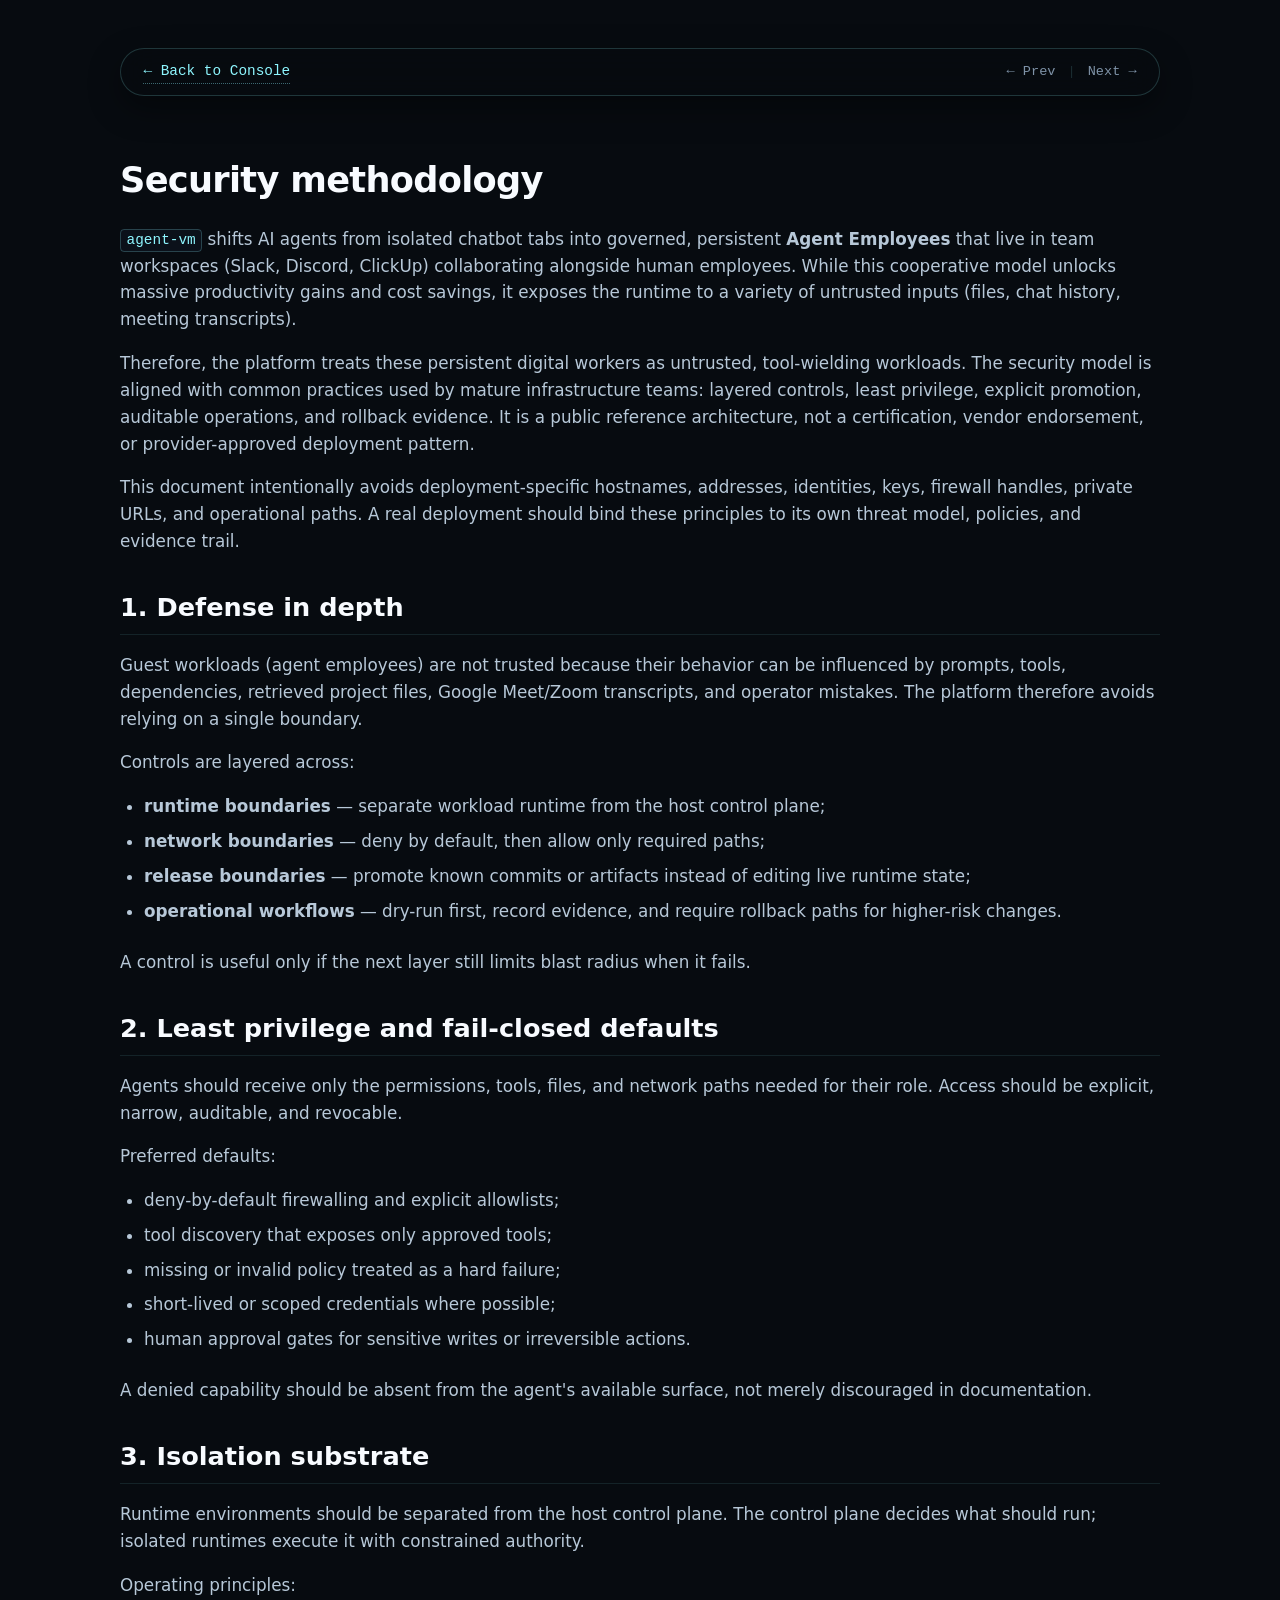
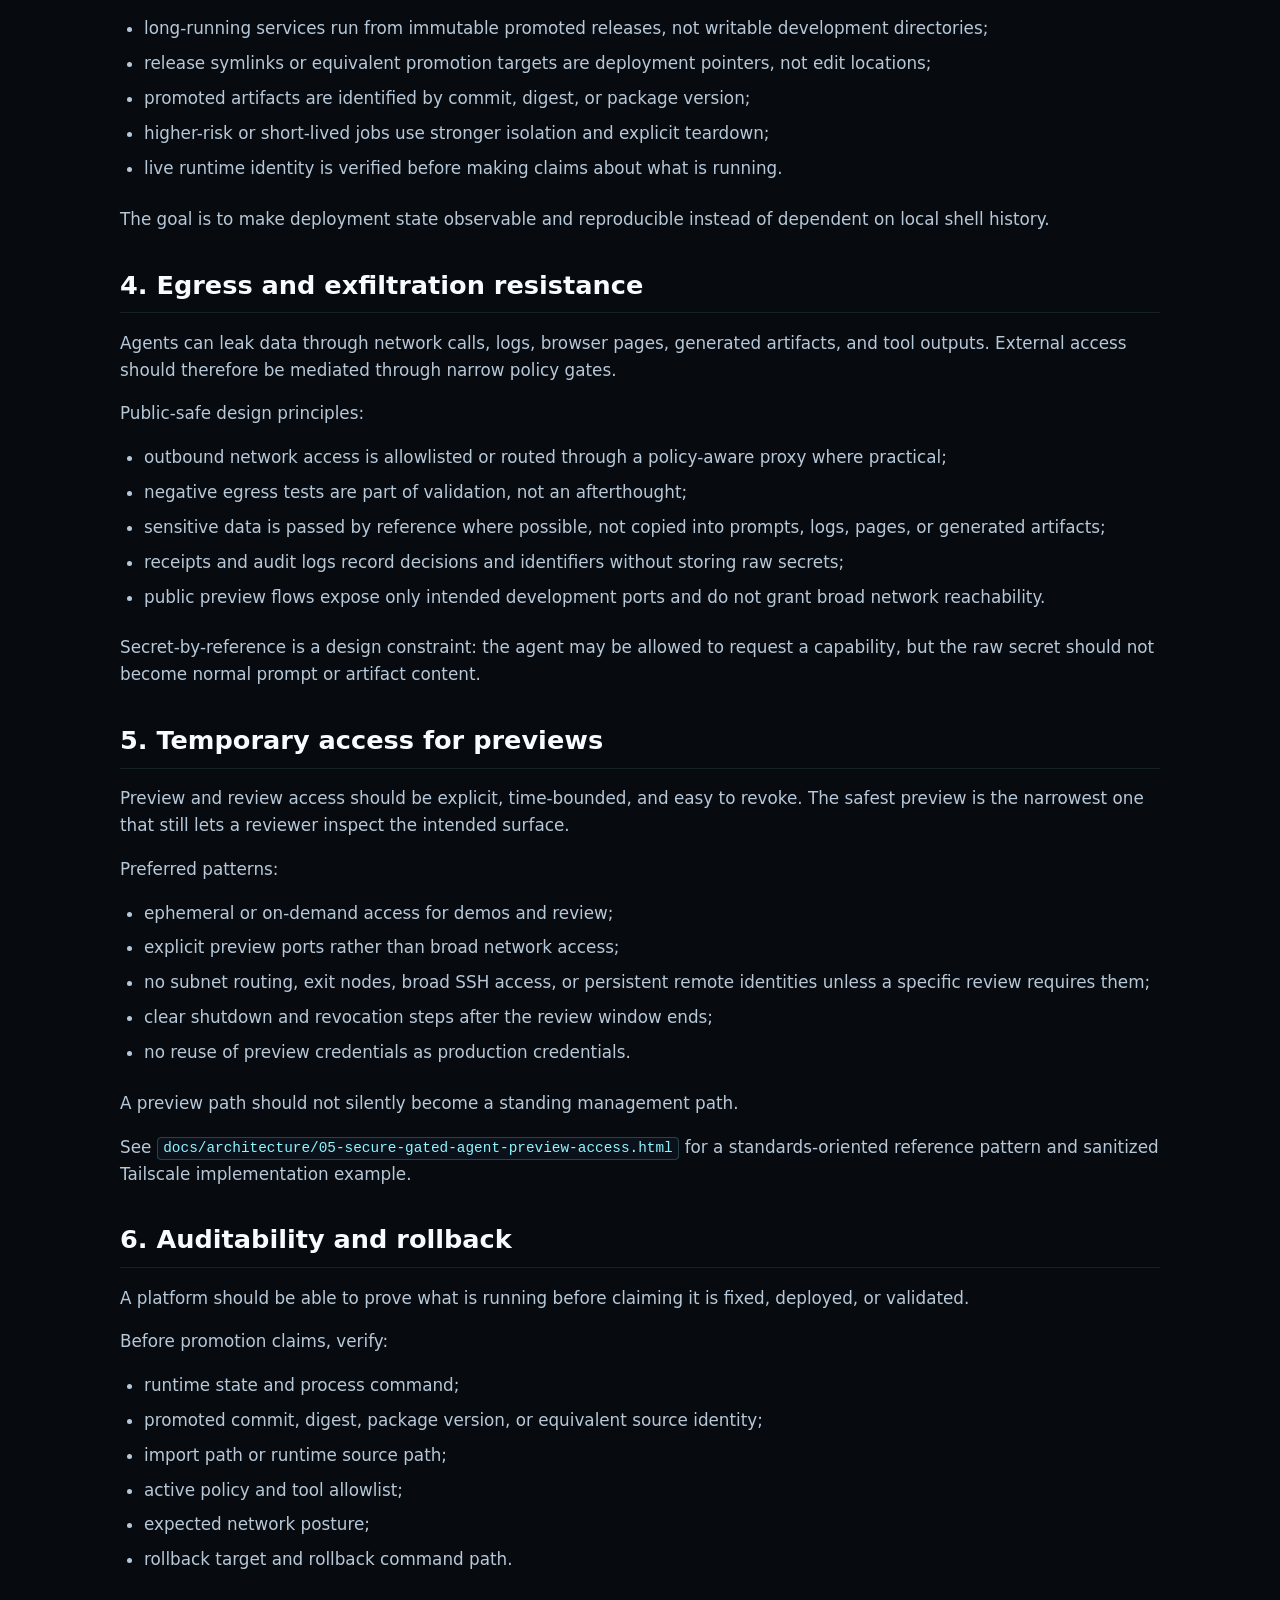
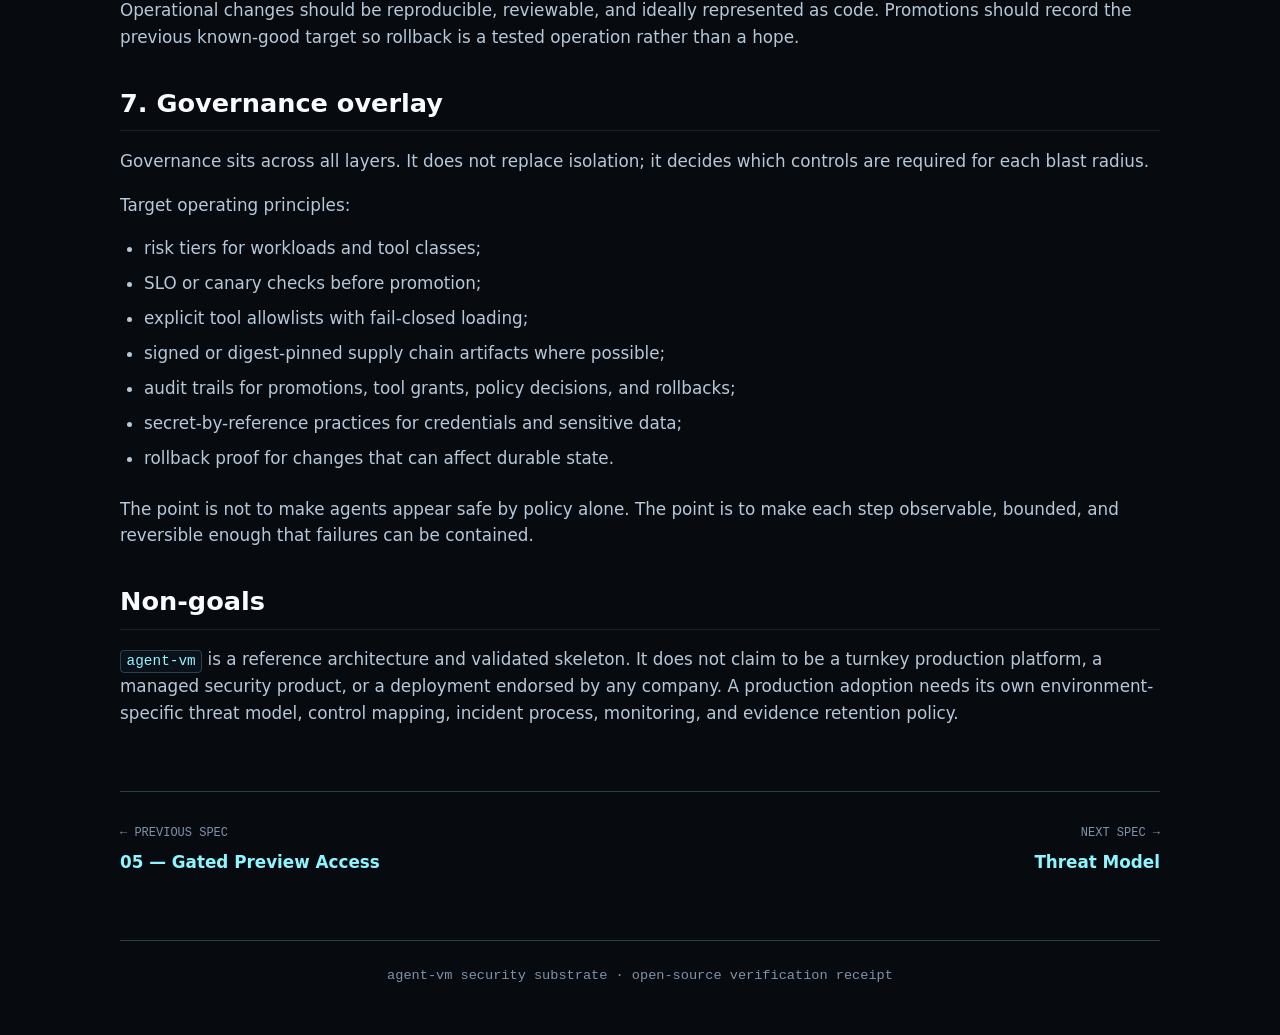
==== site/docs/security-methodology.html @ 5cafddcf "style: add anchored glass-pill top navigation and widen container on specs pages - Convert standard " ====
<!DOCTYPE html>
<html lang="en">
<head>
  <meta charset="UTF-8">
  <meta name="viewport" content="width=device-width, initial-scale=1.0">
  <title>spec · agent-vm specs</title>
  <style>
    :root {
      color-scheme: dark;
      --ink: #070b10;
      --ink-2: #0b111a;
      --panel: rgba(14, 24, 36, 0.78);
      --panel-strong: #101a27;
      --line: rgba(142, 246, 255, 0.22);
      --text: #f8fbff;
      --muted: #b7c8d8;
      --dim: #7f93a8;
      --cyan: #8ef6ff;
      --font-body: "SF Pro Text", "Segoe UI", ui-sans-serif, system-ui, sans-serif;
      --font-mono: "SFMono-Regular", "Cascadia Code", "Liberation Mono", ui-monospace, monospace;
    }

    body {
      background-color: var(--ink);
      color: var(--text);
      font-family: var(--font-body);
      line-height: 1.6;
      margin: 0;
      padding: 0;
    }

    .container {
      max-width: 1040px;
      margin: 0 auto;
      padding: clamp(1rem, 4vw, 3rem) 1.5rem;
    }

    .site-header {
      position: sticky;
      top: 16px;
      z-index: 100;
      display: flex;
      justify-content: space-between;
      align-items: center;
      padding: 0.7rem 1.4rem;
      border: 1px solid rgba(142, 246, 255, 0.18);
      border-radius: 999px;
      background: rgba(7, 11, 16, 0.74);
      backdrop-filter: blur(18px);
      -webkit-backdrop-filter: blur(18px);
      box-shadow: 0 12px 32px rgba(0, 0, 0, 0.4);
      margin-bottom: 3.5rem;
    }

    .top-nav-group {
      display: flex;
      align-items: center;
      gap: 0.75rem;
      font-family: var(--font-mono);
      font-size: 0.85rem;
    }

    .top-nav-link {
      color: var(--dim);
      text-decoration: none;
      transition: color 0.2s;
      border-bottom: none !important;
    }

    .top-nav-link:hover:not(.disabled) {
      color: var(--cyan);
    }

    .top-nav-link.disabled {
      color: rgba(127, 147, 168, 0.3);
      cursor: not-allowed;
    }

    .top-nav-separator {
      color: rgba(142, 246, 255, 0.15);
    }

    .back-link {
      color: var(--cyan);
      text-decoration: none;
      font-family: var(--font-mono);
      font-size: 0.9rem;
      transition: color 0.2s;
    }

    .back-link:hover {
      color: var(--text);
    }

    h1, h2, h3, h4, h5, h6 {
      color: var(--text);
      font-weight: 600;
      margin-top: 2rem;
      margin-bottom: 1rem;
    }

    h1 {
      font-size: 2.2rem;
      margin-top: 0;
      letter-spacing: -0.02em;
    }

    h2 {
      font-size: 1.6rem;
      border-bottom: 1px solid rgba(142, 246, 255, 0.1);
      padding-bottom: 0.4rem;
    }

    h3 {
      font-size: 1.25rem;
    }

    p, li {
      color: var(--muted);
      font-size: 1.05rem;
    }

    a {
      color: var(--cyan);
      text-decoration: none;
      border-bottom: 1px dotted rgba(142, 246, 255, 0.4);
    }

    a:hover {
      color: var(--text);
      border-bottom-style: solid;
    }

    ul, ol {
      padding-left: 1.5rem;
      margin-bottom: 1.5rem;
    }

    li {
      margin-bottom: 0.5rem;
    }

    code {
      font-family: var(--font-mono);
      background-color: var(--ink-2);
      border: 1px solid var(--line);
      padding: 0.15rem 0.35rem;
      border-radius: 4px;
      font-size: 0.9rem;
      color: var(--cyan);
    }

    pre {
      background-color: var(--ink-2);
      border: 1px solid var(--line);
      padding: 1.2rem;
      border-radius: 8px;
      overflow-x: auto;
      margin: 1.5rem 0;
    }

    pre code {
      background-color: transparent;
      border: none;
      padding: 0;
      color: var(--text);
    }

    table {
      width: 100%;
      border-collapse: collapse;
      margin: 2rem 0;
      font-size: 0.95rem;
    }

    th, td {
      padding: 0.75rem 1rem;
      border: 1px solid var(--line);
      text-align: left;
    }

    th {
      background-color: rgba(142, 246, 255, 0.05);
      color: var(--cyan);
      font-weight: 600;
    }

    tr:nth-child(even) {
      background-color: rgba(255, 255, 255, 0.01);
    }

    blockquote {
      border-left: 4px solid var(--cyan);
      margin: 1.5rem 0;
      padding: 0.5rem 0 0.5rem 1.5rem;
      background-color: rgba(142, 246, 255, 0.02);
      border-radius: 0 4px 4px 0;
    }

    blockquote p {
      margin: 0;
      font-style: italic;
    }

    /* Pagination CSS */
    .pagination-nav {
      display: flex;
      justify-content: space-between;
      gap: 1.5rem;
      margin-top: 4rem;
      border-top: 1px solid var(--line);
      padding-top: 2rem;
    }

    .nav-prev, .nav-next {
      flex: 1;
      display: flex;
      flex-direction: column;
      text-decoration: none;
      border-bottom: none !important;
    }

    .nav-next {
      align-items: flex-end;
      text-align: right;
    }

    .nav-label {
      font-size: 0.75rem;
      color: var(--dim);
      text-transform: uppercase;
      font-family: var(--font-mono);
      margin-bottom: 0.35rem;
    }

    .nav-title {
      font-size: 1.05rem;
      color: var(--cyan);
      font-weight: 600;
      transition: color 0.2s, transform 0.2s;
    }

    .nav-prev:hover .nav-title {
      color: var(--text);
      transform: translateX(-4px);
    }

    .nav-next:hover .nav-title {
      color: var(--text);
      transform: translateX(4px);
    }

    footer {
      margin-top: 4rem;
      border-top: 1px solid var(--line);
      padding-top: 1.5rem;
      text-align: center;
      color: var(--dim);
      font-family: var(--font-mono);
      font-size: 0.85rem;
    }
  </style>
</head>
<body>
  <div class="container">
    <header class="site-header">
      <a class="back-link" href="../index.html">← Back to Console</a>
      <div class="top-nav-group">
        <a href="../docs/architecture/05-secure-gated-agent-preview-access.html" class="top-nav-link" title="05 — Gated Preview Access">← Prev</a>
        <span class="top-nav-separator">|</span>
        <a href="../docs/threat-model.html" class="top-nav-link" title="Threat Model">Next →</a>
      </div>
    </header>
    <main>
      <h1 id="security-methodology">Security methodology</h1>
<p><code>agent-vm</code> shifts AI agents from isolated chatbot tabs into governed, persistent <strong>Agent Employees</strong> that live in team workspaces (Slack, Discord, ClickUp) collaborating alongside human employees. While this cooperative model unlocks massive productivity gains and cost savings, it exposes the runtime to a variety of untrusted inputs (files, chat history, meeting transcripts). </p>
<p>Therefore, the platform treats these persistent digital workers as untrusted, tool-wielding workloads. The security model is aligned with common practices used by mature infrastructure teams: layered controls, least privilege, explicit promotion, auditable operations, and rollback evidence. It is a public reference architecture, not a certification, vendor endorsement, or provider-approved deployment pattern.</p>
<p>This document intentionally avoids deployment-specific hostnames, addresses, identities, keys, firewall handles, private URLs, and operational paths. A real deployment should bind these principles to its own threat model, policies, and evidence trail.</p>
<h2 id="1-defense-in-depth">1. Defense in depth</h2>
<p>Guest workloads (agent employees) are not trusted because their behavior can be influenced by prompts, tools, dependencies, retrieved project files, Google Meet/Zoom transcripts, and operator mistakes. The platform therefore avoids relying on a single boundary.</p>
<p>Controls are layered across:</p>
<ul>
<li><strong>runtime boundaries</strong> — separate workload runtime from the host control plane;</li>
<li><strong>network boundaries</strong> — deny by default, then allow only required paths;</li>
<li><strong>release boundaries</strong> — promote known commits or artifacts instead of editing live runtime state;</li>
<li><strong>operational workflows</strong> — dry-run first, record evidence, and require rollback paths for
  higher-risk changes.</li>
</ul>
<p>A control is useful only if the next layer still limits blast radius when it fails.</p>
<h2 id="2-least-privilege-and-fail-closed-defaults">2. Least privilege and fail-closed defaults</h2>
<p>Agents should receive only the permissions, tools, files, and network paths needed for their role.
Access should be explicit, narrow, auditable, and revocable.</p>
<p>Preferred defaults:</p>
<ul>
<li>deny-by-default firewalling and explicit allowlists;</li>
<li>tool discovery that exposes only approved tools;</li>
<li>missing or invalid policy treated as a hard failure;</li>
<li>short-lived or scoped credentials where possible;</li>
<li>human approval gates for sensitive writes or irreversible actions.</li>
</ul>
<p>A denied capability should be absent from the agent's available surface, not merely discouraged in
documentation.</p>
<h2 id="3-isolation-substrate">3. Isolation substrate</h2>
<p>Runtime environments should be separated from the host control plane. The control plane decides what
should run; isolated runtimes execute it with constrained authority.</p>
<p>Operating principles:</p>
<ul>
<li>long-running services run from immutable promoted releases, not writable development directories;</li>
<li>release symlinks or equivalent promotion targets are deployment pointers, not edit locations;</li>
<li>promoted artifacts are identified by commit, digest, or package version;</li>
<li>higher-risk or short-lived jobs use stronger isolation and explicit teardown;</li>
<li>live runtime identity is verified before making claims about what is running.</li>
</ul>
<p>The goal is to make deployment state observable and reproducible instead of dependent on local shell
history.</p>
<h2 id="4-egress-and-exfiltration-resistance">4. Egress and exfiltration resistance</h2>
<p>Agents can leak data through network calls, logs, browser pages, generated artifacts, and tool
outputs. External access should therefore be mediated through narrow policy gates.</p>
<p>Public-safe design principles:</p>
<ul>
<li>outbound network access is allowlisted or routed through a policy-aware proxy where practical;</li>
<li>negative egress tests are part of validation, not an afterthought;</li>
<li>sensitive data is passed by reference where possible, not copied into prompts, logs, pages, or
  generated artifacts;</li>
<li>receipts and audit logs record decisions and identifiers without storing raw secrets;</li>
<li>public preview flows expose only intended development ports and do not grant broad network
  reachability.</li>
</ul>
<p>Secret-by-reference is a design constraint: the agent may be allowed to request a capability, but
the raw secret should not become normal prompt or artifact content.</p>
<h2 id="5-temporary-access-for-previews">5. Temporary access for previews</h2>
<p>Preview and review access should be explicit, time-bounded, and easy to revoke. The safest preview
is the narrowest one that still lets a reviewer inspect the intended surface.</p>
<p>Preferred patterns:</p>
<ul>
<li>ephemeral or on-demand access for demos and review;</li>
<li>explicit preview ports rather than broad network access;</li>
<li>no subnet routing, exit nodes, broad SSH access, or persistent remote identities unless a specific
  review requires them;</li>
<li>clear shutdown and revocation steps after the review window ends;</li>
<li>no reuse of preview credentials as production credentials.</li>
</ul>
<p>A preview path should not silently become a standing management path.</p>
<p>See <a href="architecture/05-secure-gated-agent-preview-access.html"><code>docs/architecture/05-secure-gated-agent-preview-access.html</code></a>
for a standards-oriented reference pattern and sanitized Tailscale implementation example.</p>
<h2 id="6-auditability-and-rollback">6. Auditability and rollback</h2>
<p>A platform should be able to prove what is running before claiming it is fixed, deployed, or
validated.</p>
<p>Before promotion claims, verify:</p>
<ul>
<li>runtime state and process command;</li>
<li>promoted commit, digest, package version, or equivalent source identity;</li>
<li>import path or runtime source path;</li>
<li>active policy and tool allowlist;</li>
<li>expected network posture;</li>
<li>rollback target and rollback command path.</li>
</ul>
<p>Operational changes should be reproducible, reviewable, and ideally represented as code. Promotions
should record the previous known-good target so rollback is a tested operation rather than a hope.</p>
<h2 id="7-governance-overlay">7. Governance overlay</h2>
<p>Governance sits across all layers. It does not replace isolation; it decides which controls are
required for each blast radius.</p>
<p>Target operating principles:</p>
<ul>
<li>risk tiers for workloads and tool classes;</li>
<li>SLO or canary checks before promotion;</li>
<li>explicit tool allowlists with fail-closed loading;</li>
<li>signed or digest-pinned supply chain artifacts where possible;</li>
<li>audit trails for promotions, tool grants, policy decisions, and rollbacks;</li>
<li>secret-by-reference practices for credentials and sensitive data;</li>
<li>rollback proof for changes that can affect durable state.</li>
</ul>
<p>The point is not to make agents appear safe by policy alone. The point is to make each step
observable, bounded, and reversible enough that failures can be contained.</p>
<h2 id="non-goals">Non-goals</h2>
<p><code>agent-vm</code> is a reference architecture and validated skeleton. It does not claim to be a turnkey
production platform, a managed security product, or a deployment endorsed by any company. A
production adoption needs its own environment-specific threat model, control mapping, incident
process, monitoring, and evidence retention policy.</p>
    </main>
    
    <nav class="pagination-nav">
      
      <a href="../docs/architecture/05-secure-gated-agent-preview-access.html" class="nav-prev">
        <span class="nav-label">← Previous Spec</span>
        <span class="nav-title">05 — Gated Preview Access</span>
      </a>
        
      
      <a href="../docs/threat-model.html" class="nav-next">
        <span class="nav-label">Next Spec →</span>
        <span class="nav-title">Threat Model</span>
      </a>
        
    </nav>

    <footer>
      agent-vm security substrate · open-source verification receipt
    </footer>
  </div>
</body>
</html>
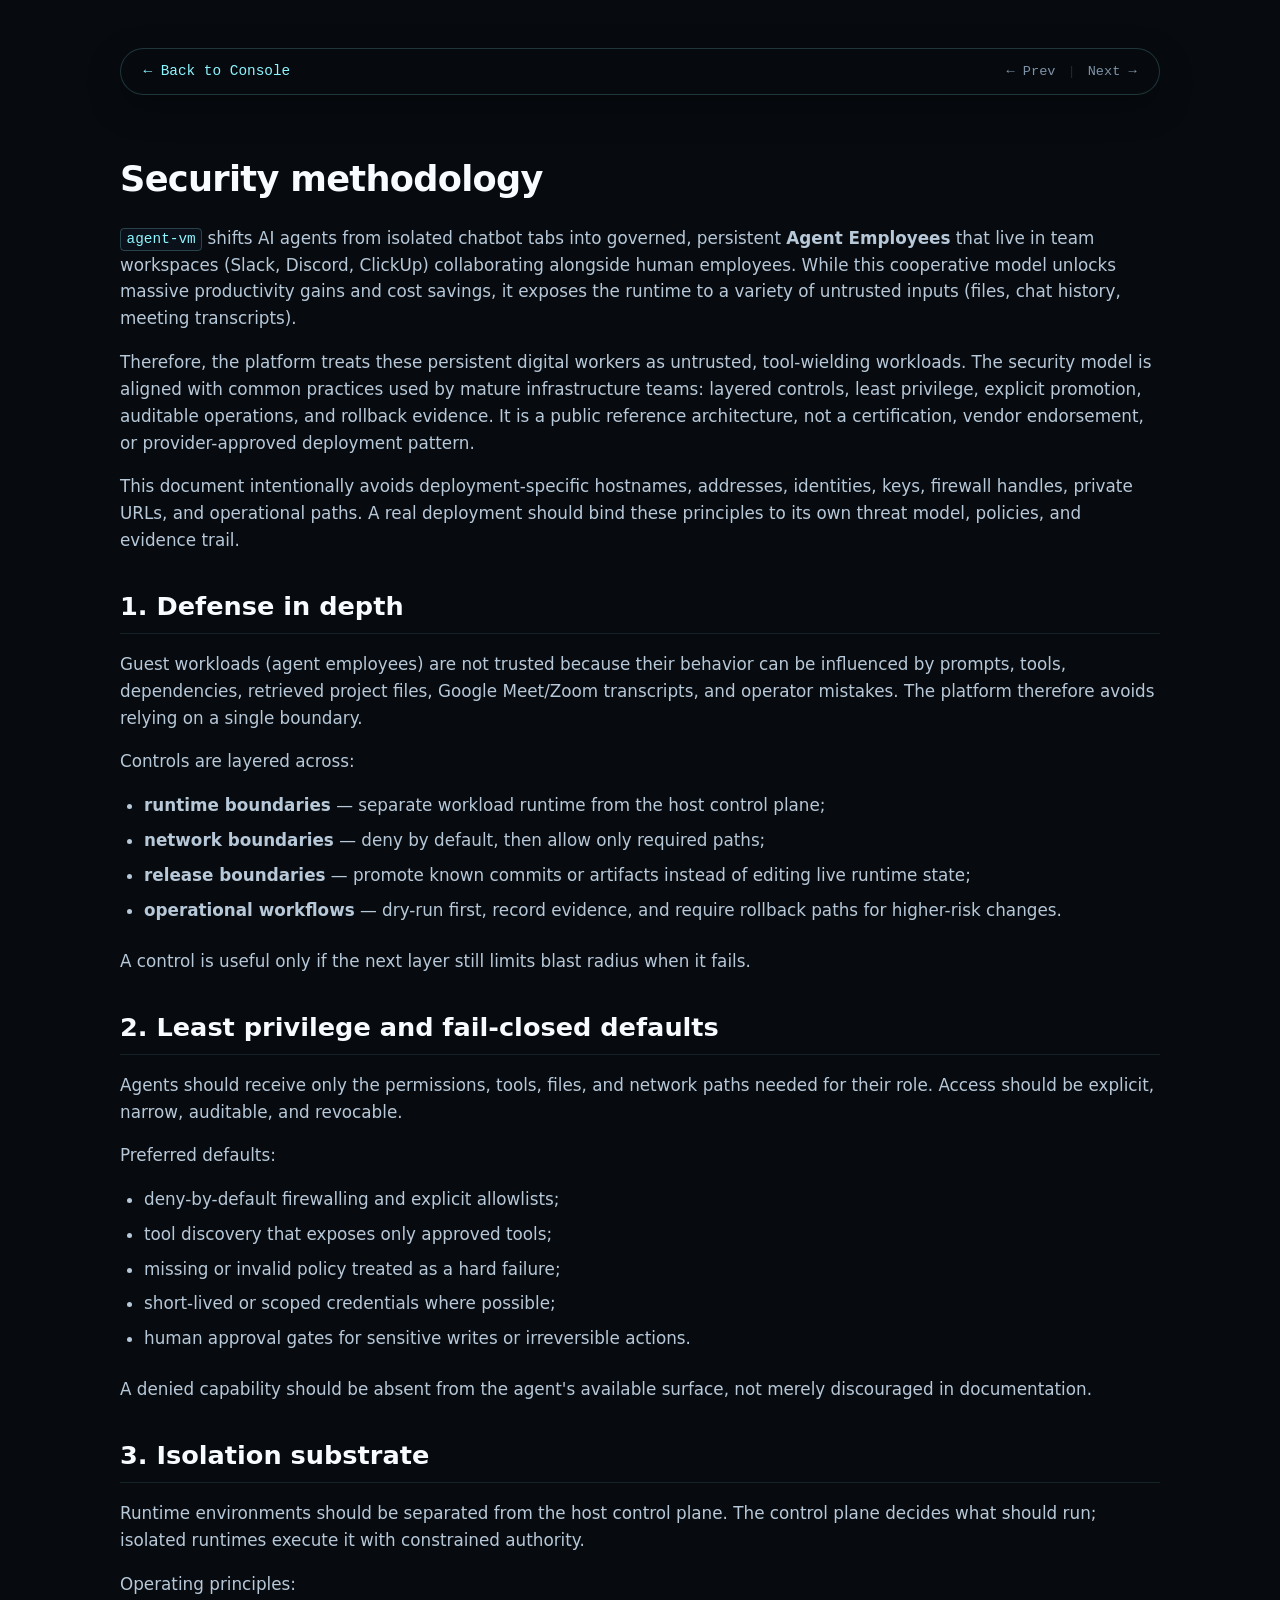
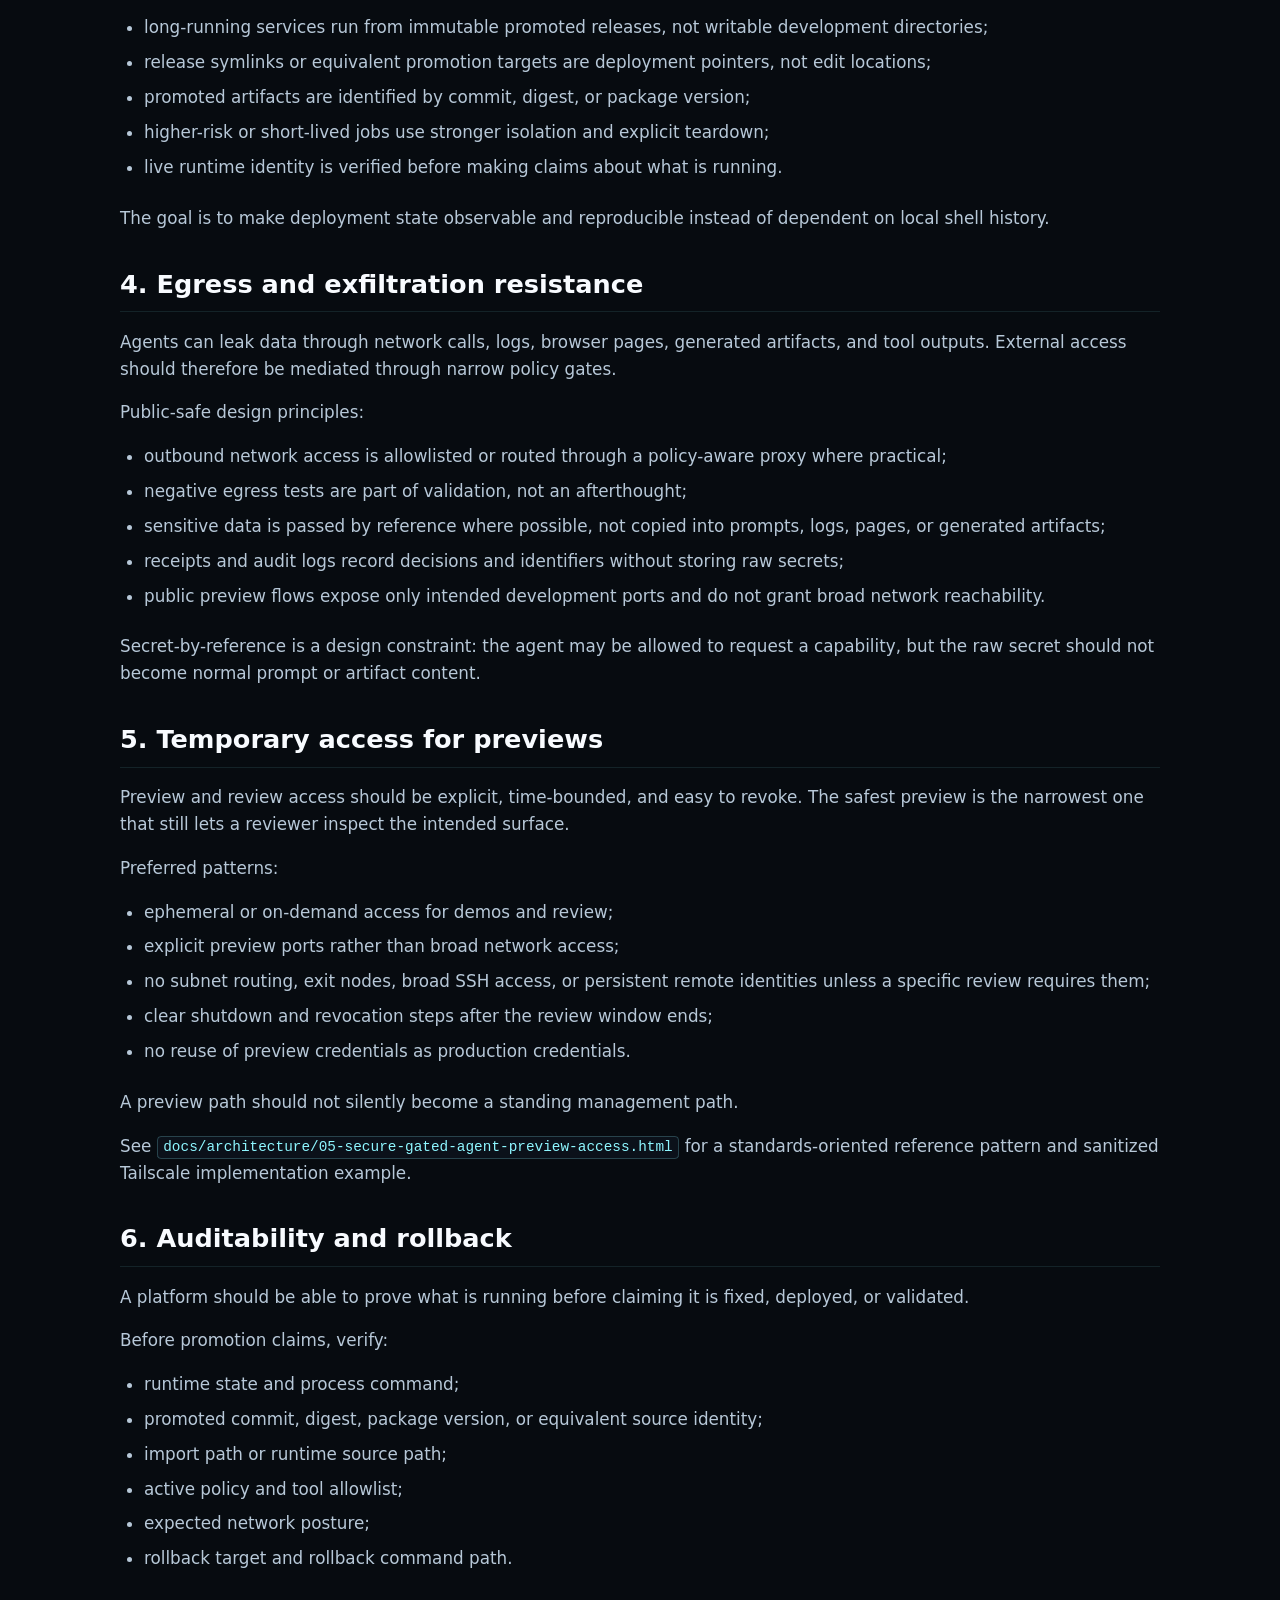
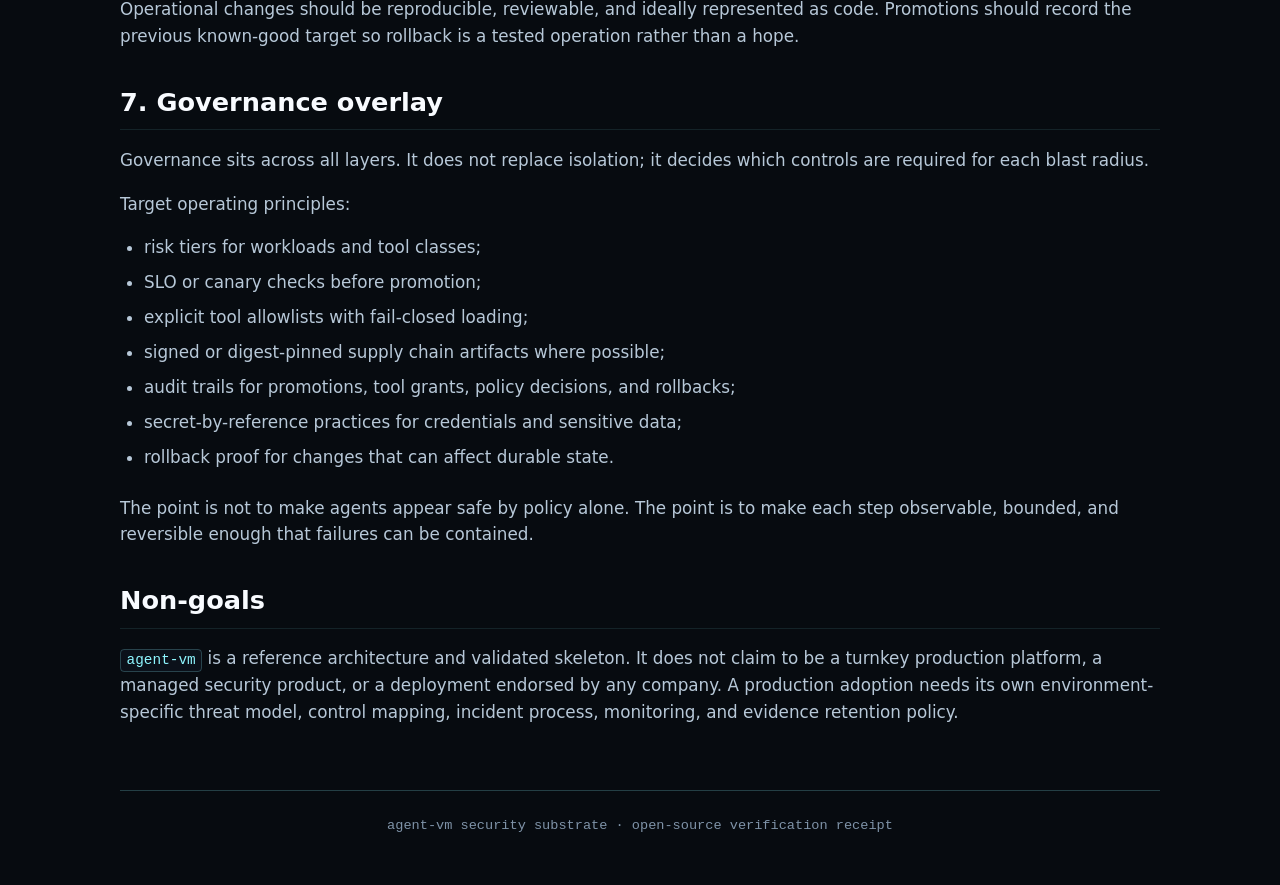
==== commit 441a2db0: "style: clean back link and remove footer pagination on specs pages - Explicitly disable bottom borde" ====
--- a/site/docs/security-methodology.html
+++ b/site/docs/security-methodology.html
@@ -86,10 +86,12 @@
       font-family: var(--font-mono);
       font-size: 0.9rem;
       transition: color 0.2s;
+      border-bottom: none !important;
     }
 
     .back-link:hover {
       color: var(--text);
+      border-bottom: none !important;
     }
 
     h1, h2, h3, h4, h5, h6 {
@@ -378,21 +380,6 @@
 production adoption needs its own environment-specific threat model, control mapping, incident
 process, monitoring, and evidence retention policy.</p>
     </main>
-    
-    <nav class="pagination-nav">
-      
-      <a href="../docs/architecture/05-secure-gated-agent-preview-access.html" class="nav-prev">
-        <span class="nav-label">← Previous Spec</span>
-        <span class="nav-title">05 — Gated Preview Access</span>
-      </a>
-        
-      
-      <a href="../docs/threat-model.html" class="nav-next">
-        <span class="nav-label">Next Spec →</span>
-        <span class="nav-title">Threat Model</span>
-      </a>
-        
-    </nav>
 
     <footer>
       agent-vm security substrate · open-source verification receipt
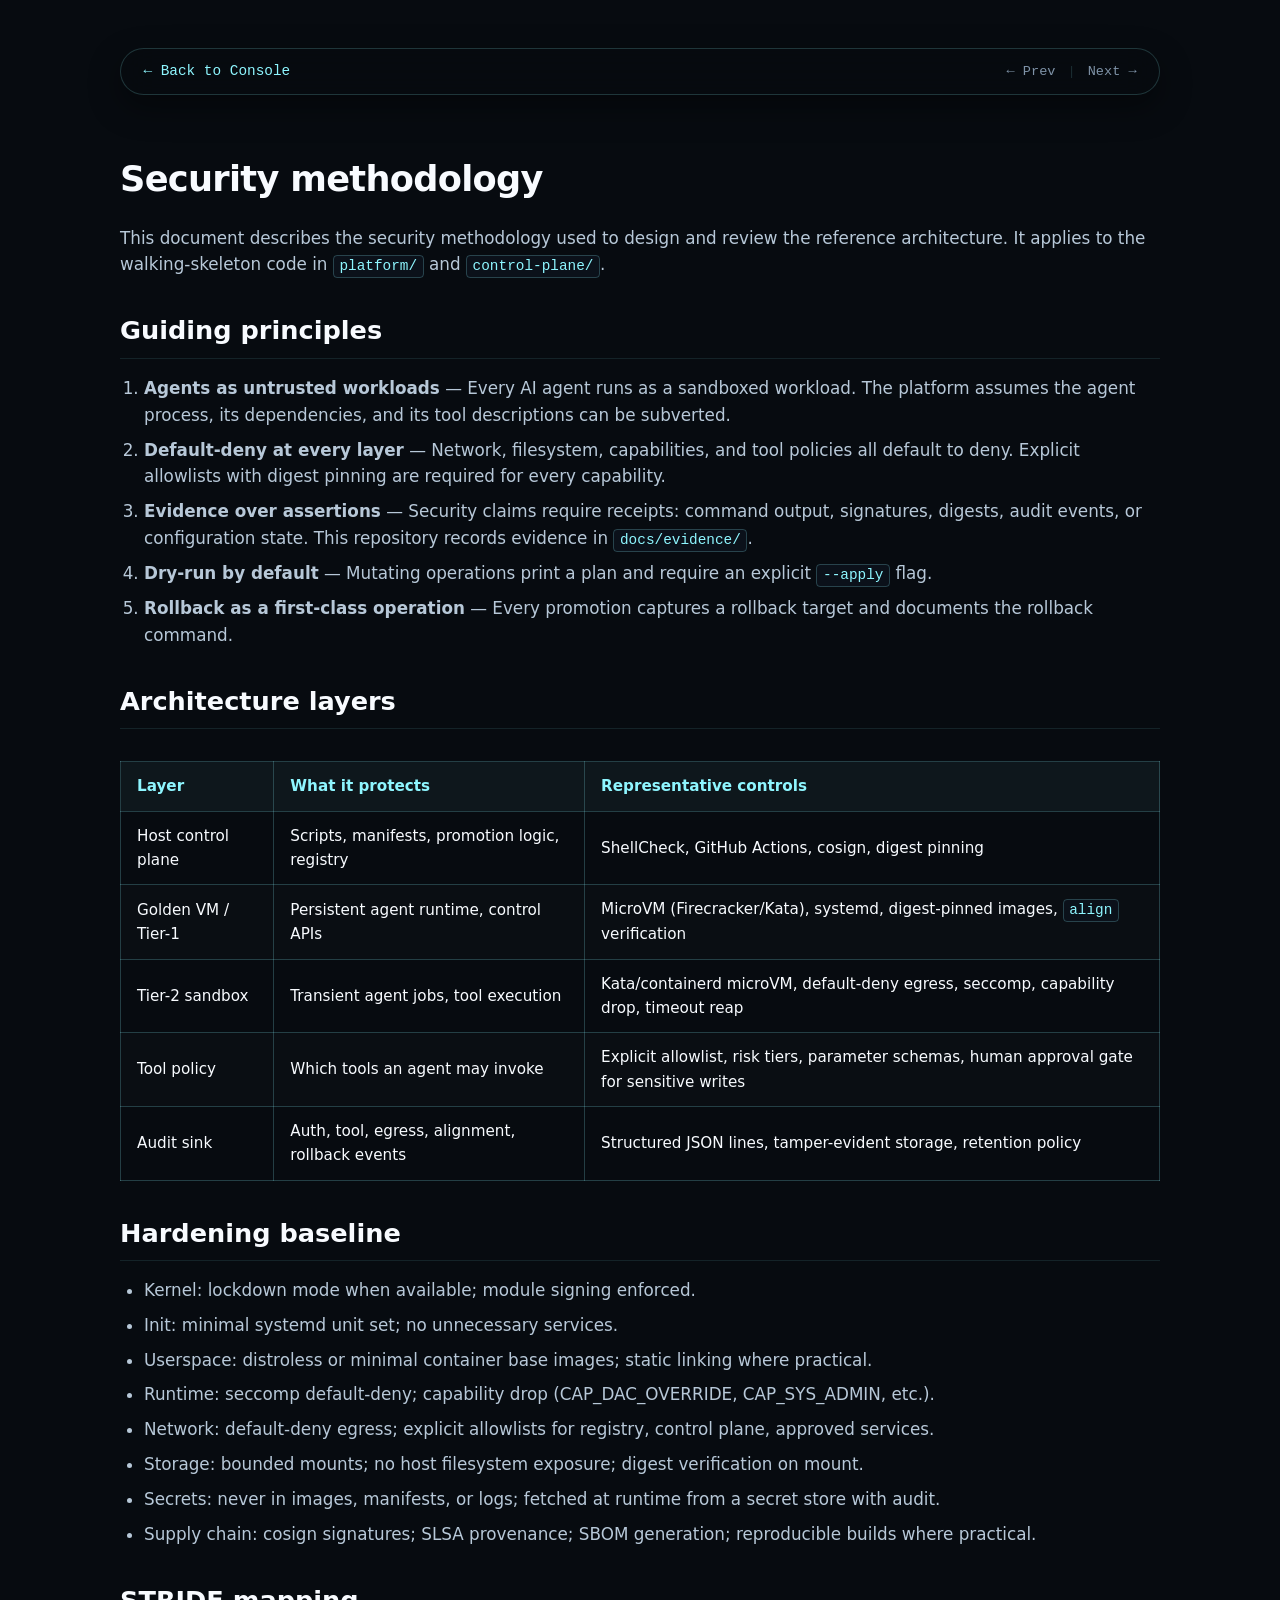
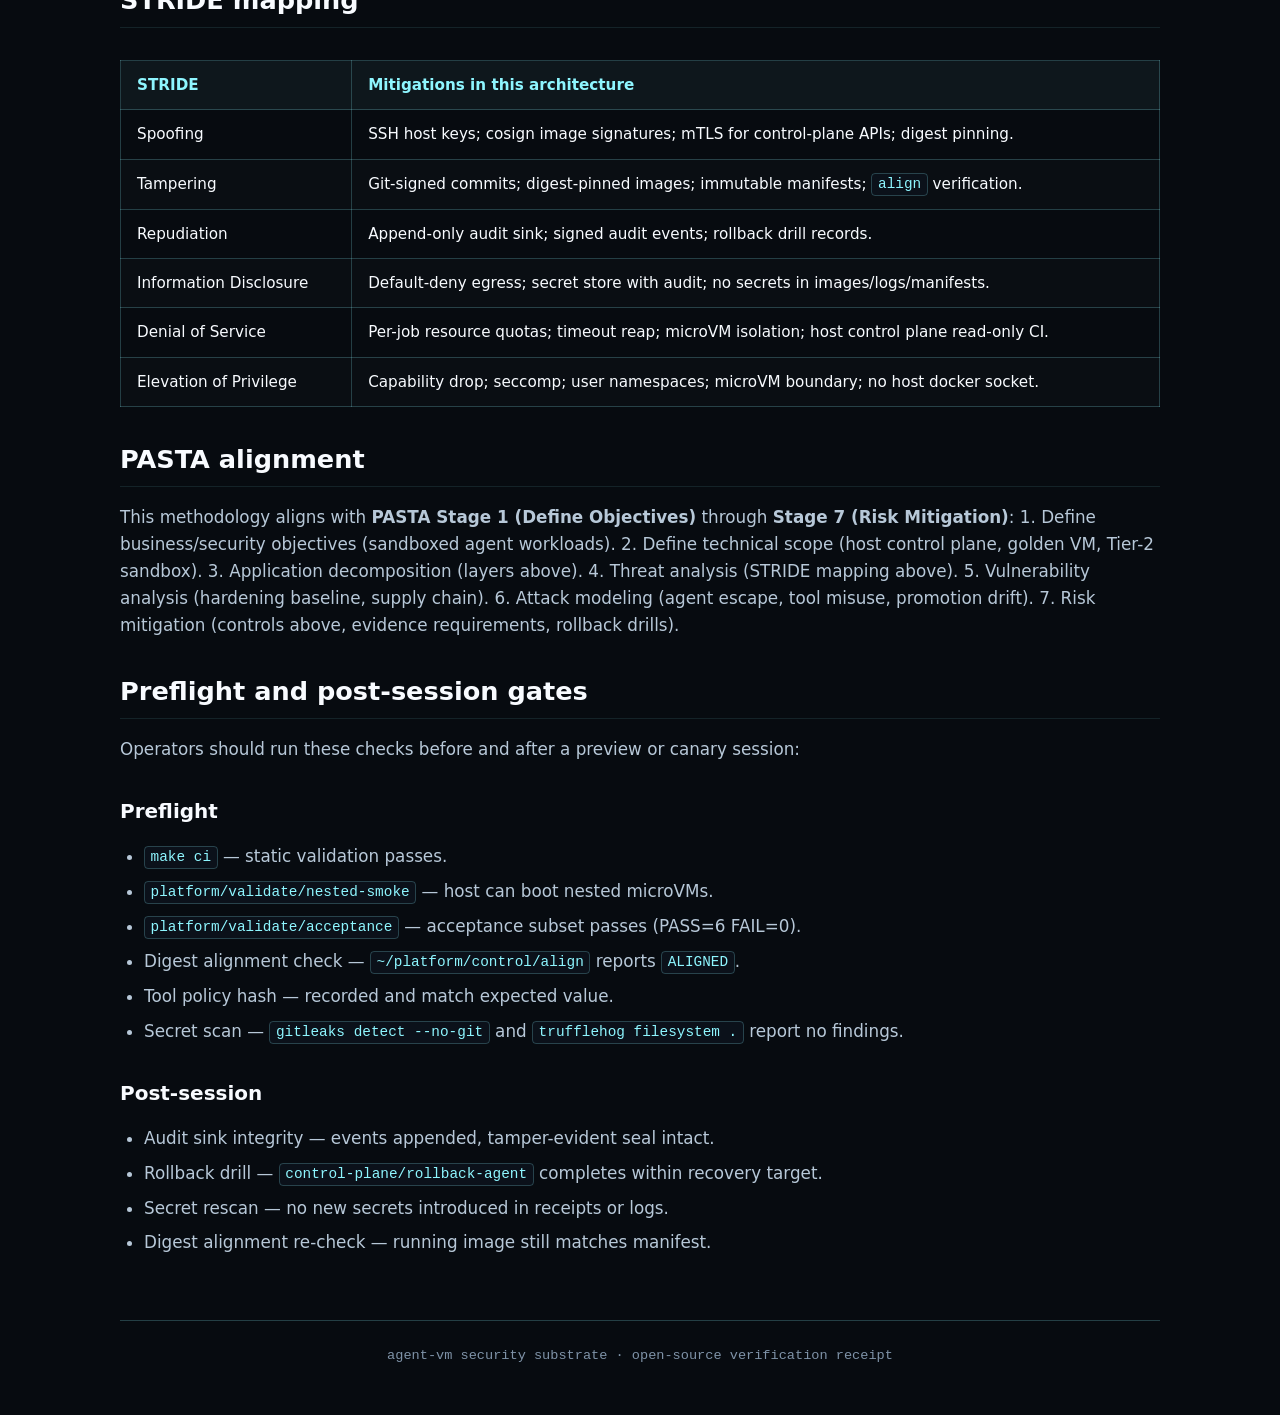
==== commit 47135300: "docs: integrate multi-subagent architectural, security, and operational feedback - Apply platform-ag" ====
--- a/site/docs/security-methodology.html
+++ b/site/docs/security-methodology.html
@@ -261,6 +261,22 @@
       font-family: var(--font-mono);
       font-size: 0.85rem;
     }
+
+    @media (max-width: 720px) {
+      .site-header {
+        top: 12px;
+        padding: 0.55rem 1.1rem;
+        margin-bottom: 2rem;
+        font-size: 0.9rem;
+      }
+      .back-link {
+        font-size: 0.8rem;
+      }
+      .top-nav-group {
+        font-size: 0.75rem;
+        gap: 0.5rem;
+      }
+    }
   </style>
 </head>
 <body>
@@ -275,110 +291,130 @@
     </header>
     <main>
       <h1 id="security-methodology">Security methodology</h1>
-<p><code>agent-vm</code> shifts AI agents from isolated chatbot tabs into governed, persistent <strong>Agent Employees</strong> that live in team workspaces (Slack, Discord, ClickUp) collaborating alongside human employees. While this cooperative model unlocks massive productivity gains and cost savings, it exposes the runtime to a variety of untrusted inputs (files, chat history, meeting transcripts). </p>
-<p>Therefore, the platform treats these persistent digital workers as untrusted, tool-wielding workloads. The security model is aligned with common practices used by mature infrastructure teams: layered controls, least privilege, explicit promotion, auditable operations, and rollback evidence. It is a public reference architecture, not a certification, vendor endorsement, or provider-approved deployment pattern.</p>
-<p>This document intentionally avoids deployment-specific hostnames, addresses, identities, keys, firewall handles, private URLs, and operational paths. A real deployment should bind these principles to its own threat model, policies, and evidence trail.</p>
-<h2 id="1-defense-in-depth">1. Defense in depth</h2>
-<p>Guest workloads (agent employees) are not trusted because their behavior can be influenced by prompts, tools, dependencies, retrieved project files, Google Meet/Zoom transcripts, and operator mistakes. The platform therefore avoids relying on a single boundary.</p>
-<p>Controls are layered across:</p>
+<p>This document describes the security methodology used to design and review the reference architecture.
+It applies to the walking-skeleton code in <code>platform/</code> and <code>control-plane/</code>.</p>
+<h2 id="guiding-principles">Guiding principles</h2>
+<ol>
+<li><strong>Agents as untrusted workloads</strong> — Every AI agent runs as a sandboxed workload. The platform assumes
+   the agent process, its dependencies, and its tool descriptions can be subverted.</li>
+<li><strong>Default-deny at every layer</strong> — Network, filesystem, capabilities, and tool policies all default to
+   deny. Explicit allowlists with digest pinning are required for every capability.</li>
+<li><strong>Evidence over assertions</strong> — Security claims require receipts: command output, signatures, digests,
+   audit events, or configuration state. This repository records evidence in <code>docs/evidence/</code>.</li>
+<li><strong>Dry-run by default</strong> — Mutating operations print a plan and require an explicit <code>--apply</code> flag.</li>
+<li><strong>Rollback as a first-class operation</strong> — Every promotion captures a rollback target and documents
+   the rollback command.</li>
+</ol>
+<h2 id="architecture-layers">Architecture layers</h2>
+<table>
+<thead>
+<tr>
+<th>Layer</th>
+<th>What it protects</th>
+<th>Representative controls</th>
+</tr>
+</thead>
+<tbody>
+<tr>
+<td>Host control plane</td>
+<td>Scripts, manifests, promotion logic, registry</td>
+<td>ShellCheck, GitHub Actions, cosign, digest pinning</td>
+</tr>
+<tr>
+<td>Golden VM / Tier-1</td>
+<td>Persistent agent runtime, control APIs</td>
+<td>MicroVM (Firecracker/Kata), systemd, digest-pinned images, <code>align</code> verification</td>
+</tr>
+<tr>
+<td>Tier-2 sandbox</td>
+<td>Transient agent jobs, tool execution</td>
+<td>Kata/containerd microVM, default-deny egress, seccomp, capability drop, timeout reap</td>
+</tr>
+<tr>
+<td>Tool policy</td>
+<td>Which tools an agent may invoke</td>
+<td>Explicit allowlist, risk tiers, parameter schemas, human approval gate for sensitive writes</td>
+</tr>
+<tr>
+<td>Audit sink</td>
+<td>Auth, tool, egress, alignment, rollback events</td>
+<td>Structured JSON lines, tamper-evident storage, retention policy</td>
+</tr>
+</tbody>
+</table>
+<h2 id="hardening-baseline">Hardening baseline</h2>
 <ul>
-<li><strong>runtime boundaries</strong> — separate workload runtime from the host control plane;</li>
-<li><strong>network boundaries</strong> — deny by default, then allow only required paths;</li>
-<li><strong>release boundaries</strong> — promote known commits or artifacts instead of editing live runtime state;</li>
-<li><strong>operational workflows</strong> — dry-run first, record evidence, and require rollback paths for
-  higher-risk changes.</li>
+<li>Kernel: lockdown mode when available; module signing enforced.</li>
+<li>Init: minimal systemd unit set; no unnecessary services.</li>
+<li>Userspace: distroless or minimal container base images; static linking where practical.</li>
+<li>Runtime: seccomp default-deny; capability drop (CAP_DAC_OVERRIDE, CAP_SYS_ADMIN, etc.).</li>
+<li>Network: default-deny egress; explicit allowlists for registry, control plane, approved services.</li>
+<li>Storage: bounded mounts; no host filesystem exposure; digest verification on mount.</li>
+<li>Secrets: never in images, manifests, or logs; fetched at runtime from a secret store with audit.</li>
+<li>Supply chain: cosign signatures; SLSA provenance; SBOM generation; reproducible builds where practical.</li>
 </ul>
-<p>A control is useful only if the next layer still limits blast radius when it fails.</p>
-<h2 id="2-least-privilege-and-fail-closed-defaults">2. Least privilege and fail-closed defaults</h2>
-<p>Agents should receive only the permissions, tools, files, and network paths needed for their role.
-Access should be explicit, narrow, auditable, and revocable.</p>
-<p>Preferred defaults:</p>
+<h2 id="stride-mapping">STRIDE mapping</h2>
+<table>
+<thead>
+<tr>
+<th>STRIDE</th>
+<th>Mitigations in this architecture</th>
+</tr>
+</thead>
+<tbody>
+<tr>
+<td>Spoofing</td>
+<td>SSH host keys; cosign image signatures; mTLS for control-plane APIs; digest pinning.</td>
+</tr>
+<tr>
+<td>Tampering</td>
+<td>Git-signed commits; digest-pinned images; immutable manifests; <code>align</code> verification.</td>
+</tr>
+<tr>
+<td>Repudiation</td>
+<td>Append-only audit sink; signed audit events; rollback drill records.</td>
+</tr>
+<tr>
+<td>Information Disclosure</td>
+<td>Default-deny egress; secret store with audit; no secrets in images/logs/manifests.</td>
+</tr>
+<tr>
+<td>Denial of Service</td>
+<td>Per-job resource quotas; timeout reap; microVM isolation; host control plane read-only CI.</td>
+</tr>
+<tr>
+<td>Elevation of Privilege</td>
+<td>Capability drop; seccomp; user namespaces; microVM boundary; no host docker socket.</td>
+</tr>
+</tbody>
+</table>
+<h2 id="pasta-alignment">PASTA alignment</h2>
+<p>This methodology aligns with <strong>PASTA Stage 1 (Define Objectives)</strong> through <strong>Stage 7 (Risk Mitigation)</strong>:
+1. Define business/security objectives (sandboxed agent workloads).
+2. Define technical scope (host control plane, golden VM, Tier-2 sandbox).
+3. Application decomposition (layers above).
+4. Threat analysis (STRIDE mapping above).
+5. Vulnerability analysis (hardening baseline, supply chain).
+6. Attack modeling (agent escape, tool misuse, promotion drift).
+7. Risk mitigation (controls above, evidence requirements, rollback drills).</p>
+<h2 id="preflight-and-post-session-gates">Preflight and post-session gates</h2>
+<p>Operators should run these checks before and after a preview or canary session:</p>
+<h3 id="preflight">Preflight</h3>
 <ul>
-<li>deny-by-default firewalling and explicit allowlists;</li>
-<li>tool discovery that exposes only approved tools;</li>
-<li>missing or invalid policy treated as a hard failure;</li>
-<li>short-lived or scoped credentials where possible;</li>
-<li>human approval gates for sensitive writes or irreversible actions.</li>
+<li><code>make ci</code> — static validation passes.</li>
+<li><code>platform/validate/nested-smoke</code> — host can boot nested microVMs.</li>
+<li><code>platform/validate/acceptance</code> — acceptance subset passes (PASS=6 FAIL=0).</li>
+<li>Digest alignment check — <code>~/platform/control/align</code> reports <code>ALIGNED</code>.</li>
+<li>Tool policy hash — recorded and match expected value.</li>
+<li>Secret scan — <code>gitleaks detect --no-git</code> and <code>trufflehog filesystem .</code> report no findings.</li>
 </ul>
-<p>A denied capability should be absent from the agent's available surface, not merely discouraged in
-documentation.</p>
-<h2 id="3-isolation-substrate">3. Isolation substrate</h2>
-<p>Runtime environments should be separated from the host control plane. The control plane decides what
-should run; isolated runtimes execute it with constrained authority.</p>
-<p>Operating principles:</p>
+<h3 id="post-session">Post-session</h3>
 <ul>
-<li>long-running services run from immutable promoted releases, not writable development directories;</li>
-<li>release symlinks or equivalent promotion targets are deployment pointers, not edit locations;</li>
-<li>promoted artifacts are identified by commit, digest, or package version;</li>
-<li>higher-risk or short-lived jobs use stronger isolation and explicit teardown;</li>
-<li>live runtime identity is verified before making claims about what is running.</li>
+<li>Audit sink integrity — events appended, tamper-evident seal intact.</li>
+<li>Rollback drill — <code>control-plane/rollback-agent</code> completes within recovery target.</li>
+<li>Secret rescan — no new secrets introduced in receipts or logs.</li>
+<li>Digest alignment re-check — running image still matches manifest.</li>
 </ul>
-<p>The goal is to make deployment state observable and reproducible instead of dependent on local shell
-history.</p>
-<h2 id="4-egress-and-exfiltration-resistance">4. Egress and exfiltration resistance</h2>
-<p>Agents can leak data through network calls, logs, browser pages, generated artifacts, and tool
-outputs. External access should therefore be mediated through narrow policy gates.</p>
-<p>Public-safe design principles:</p>
-<ul>
-<li>outbound network access is allowlisted or routed through a policy-aware proxy where practical;</li>
-<li>negative egress tests are part of validation, not an afterthought;</li>
-<li>sensitive data is passed by reference where possible, not copied into prompts, logs, pages, or
-  generated artifacts;</li>
-<li>receipts and audit logs record decisions and identifiers without storing raw secrets;</li>
-<li>public preview flows expose only intended development ports and do not grant broad network
-  reachability.</li>
-</ul>
-<p>Secret-by-reference is a design constraint: the agent may be allowed to request a capability, but
-the raw secret should not become normal prompt or artifact content.</p>
-<h2 id="5-temporary-access-for-previews">5. Temporary access for previews</h2>
-<p>Preview and review access should be explicit, time-bounded, and easy to revoke. The safest preview
-is the narrowest one that still lets a reviewer inspect the intended surface.</p>
-<p>Preferred patterns:</p>
-<ul>
-<li>ephemeral or on-demand access for demos and review;</li>
-<li>explicit preview ports rather than broad network access;</li>
-<li>no subnet routing, exit nodes, broad SSH access, or persistent remote identities unless a specific
-  review requires them;</li>
-<li>clear shutdown and revocation steps after the review window ends;</li>
-<li>no reuse of preview credentials as production credentials.</li>
-</ul>
-<p>A preview path should not silently become a standing management path.</p>
-<p>See <a href="architecture/05-secure-gated-agent-preview-access.html"><code>docs/architecture/05-secure-gated-agent-preview-access.html</code></a>
-for a standards-oriented reference pattern and sanitized Tailscale implementation example.</p>
-<h2 id="6-auditability-and-rollback">6. Auditability and rollback</h2>
-<p>A platform should be able to prove what is running before claiming it is fixed, deployed, or
-validated.</p>
-<p>Before promotion claims, verify:</p>
-<ul>
-<li>runtime state and process command;</li>
-<li>promoted commit, digest, package version, or equivalent source identity;</li>
-<li>import path or runtime source path;</li>
-<li>active policy and tool allowlist;</li>
-<li>expected network posture;</li>
-<li>rollback target and rollback command path.</li>
-</ul>
-<p>Operational changes should be reproducible, reviewable, and ideally represented as code. Promotions
-should record the previous known-good target so rollback is a tested operation rather than a hope.</p>
-<h2 id="7-governance-overlay">7. Governance overlay</h2>
-<p>Governance sits across all layers. It does not replace isolation; it decides which controls are
-required for each blast radius.</p>
-<p>Target operating principles:</p>
-<ul>
-<li>risk tiers for workloads and tool classes;</li>
-<li>SLO or canary checks before promotion;</li>
-<li>explicit tool allowlists with fail-closed loading;</li>
-<li>signed or digest-pinned supply chain artifacts where possible;</li>
-<li>audit trails for promotions, tool grants, policy decisions, and rollbacks;</li>
-<li>secret-by-reference practices for credentials and sensitive data;</li>
-<li>rollback proof for changes that can affect durable state.</li>
-</ul>
-<p>The point is not to make agents appear safe by policy alone. The point is to make each step
-observable, bounded, and reversible enough that failures can be contained.</p>
-<h2 id="non-goals">Non-goals</h2>
-<p><code>agent-vm</code> is a reference architecture and validated skeleton. It does not claim to be a turnkey
-production platform, a managed security product, or a deployment endorsed by any company. A
-production adoption needs its own environment-specific threat model, control mapping, incident
-process, monitoring, and evidence retention policy.</p>
     </main>
 
     <footer>
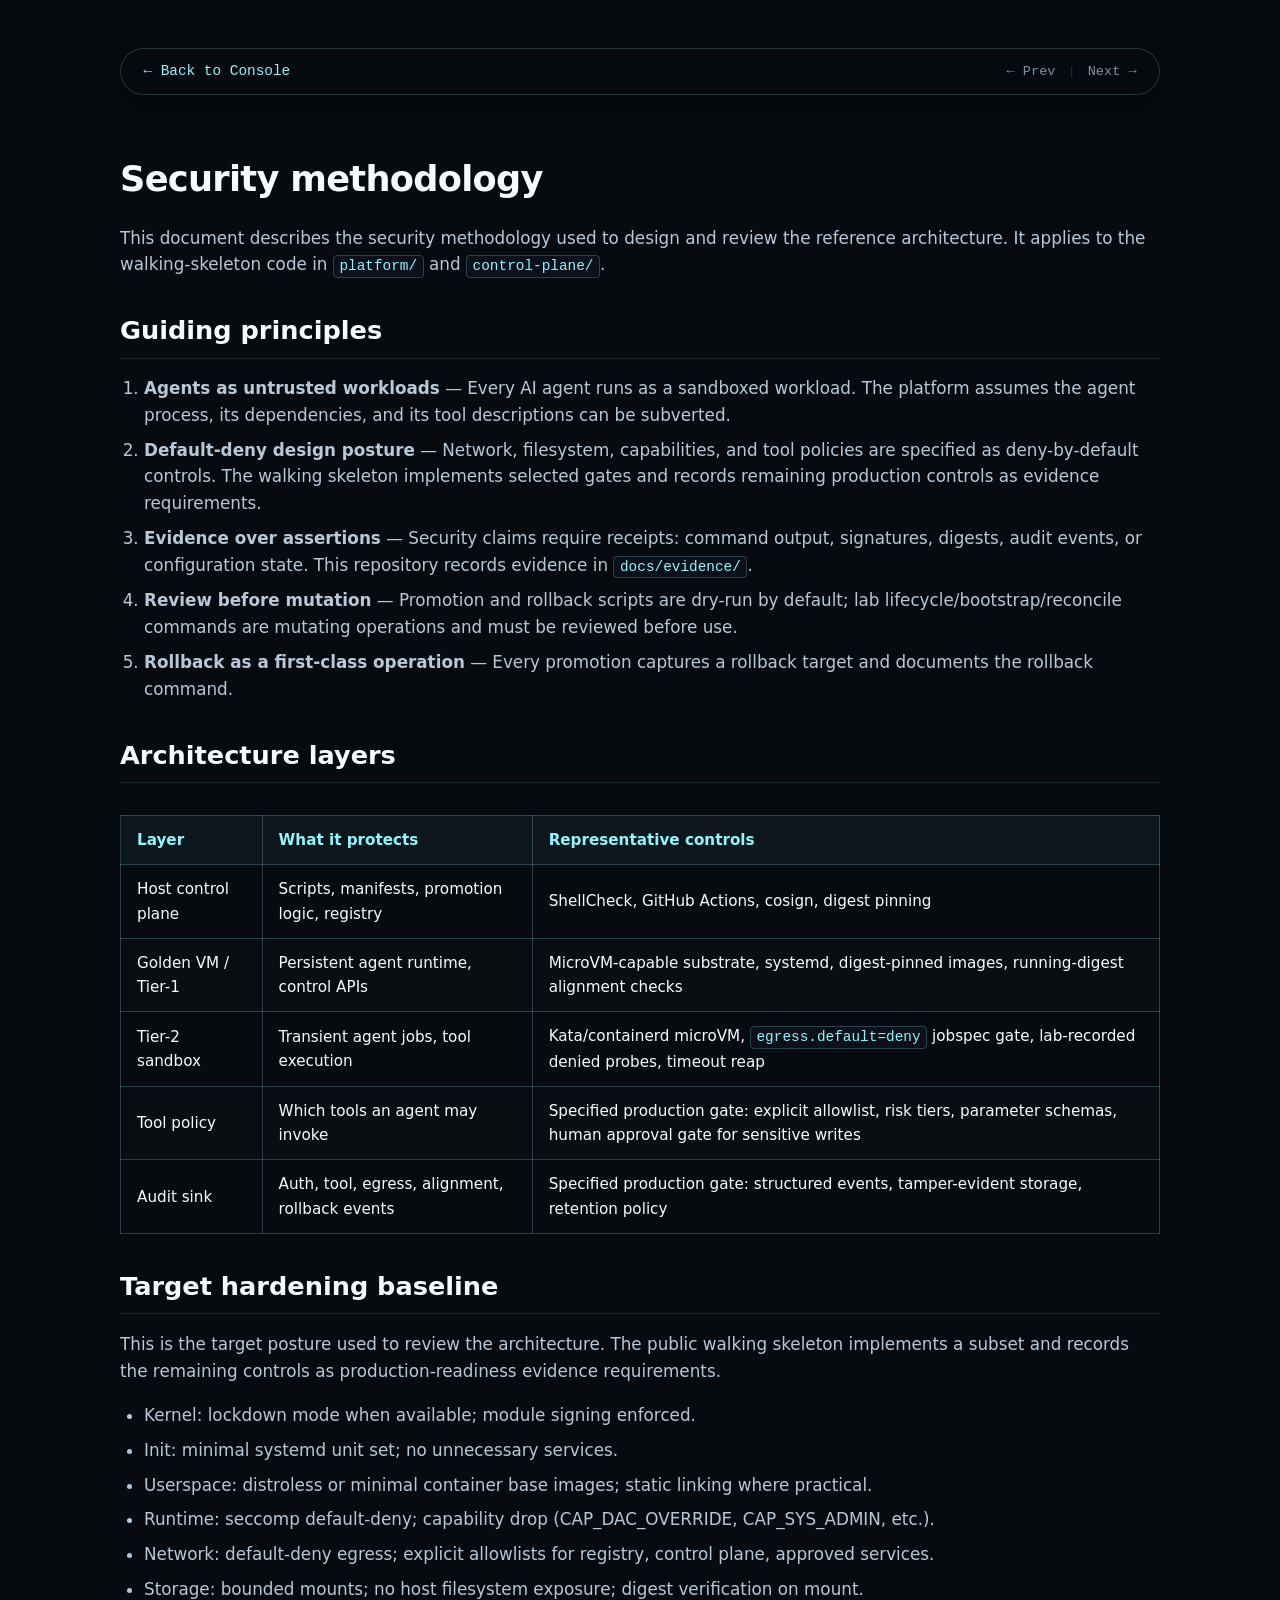
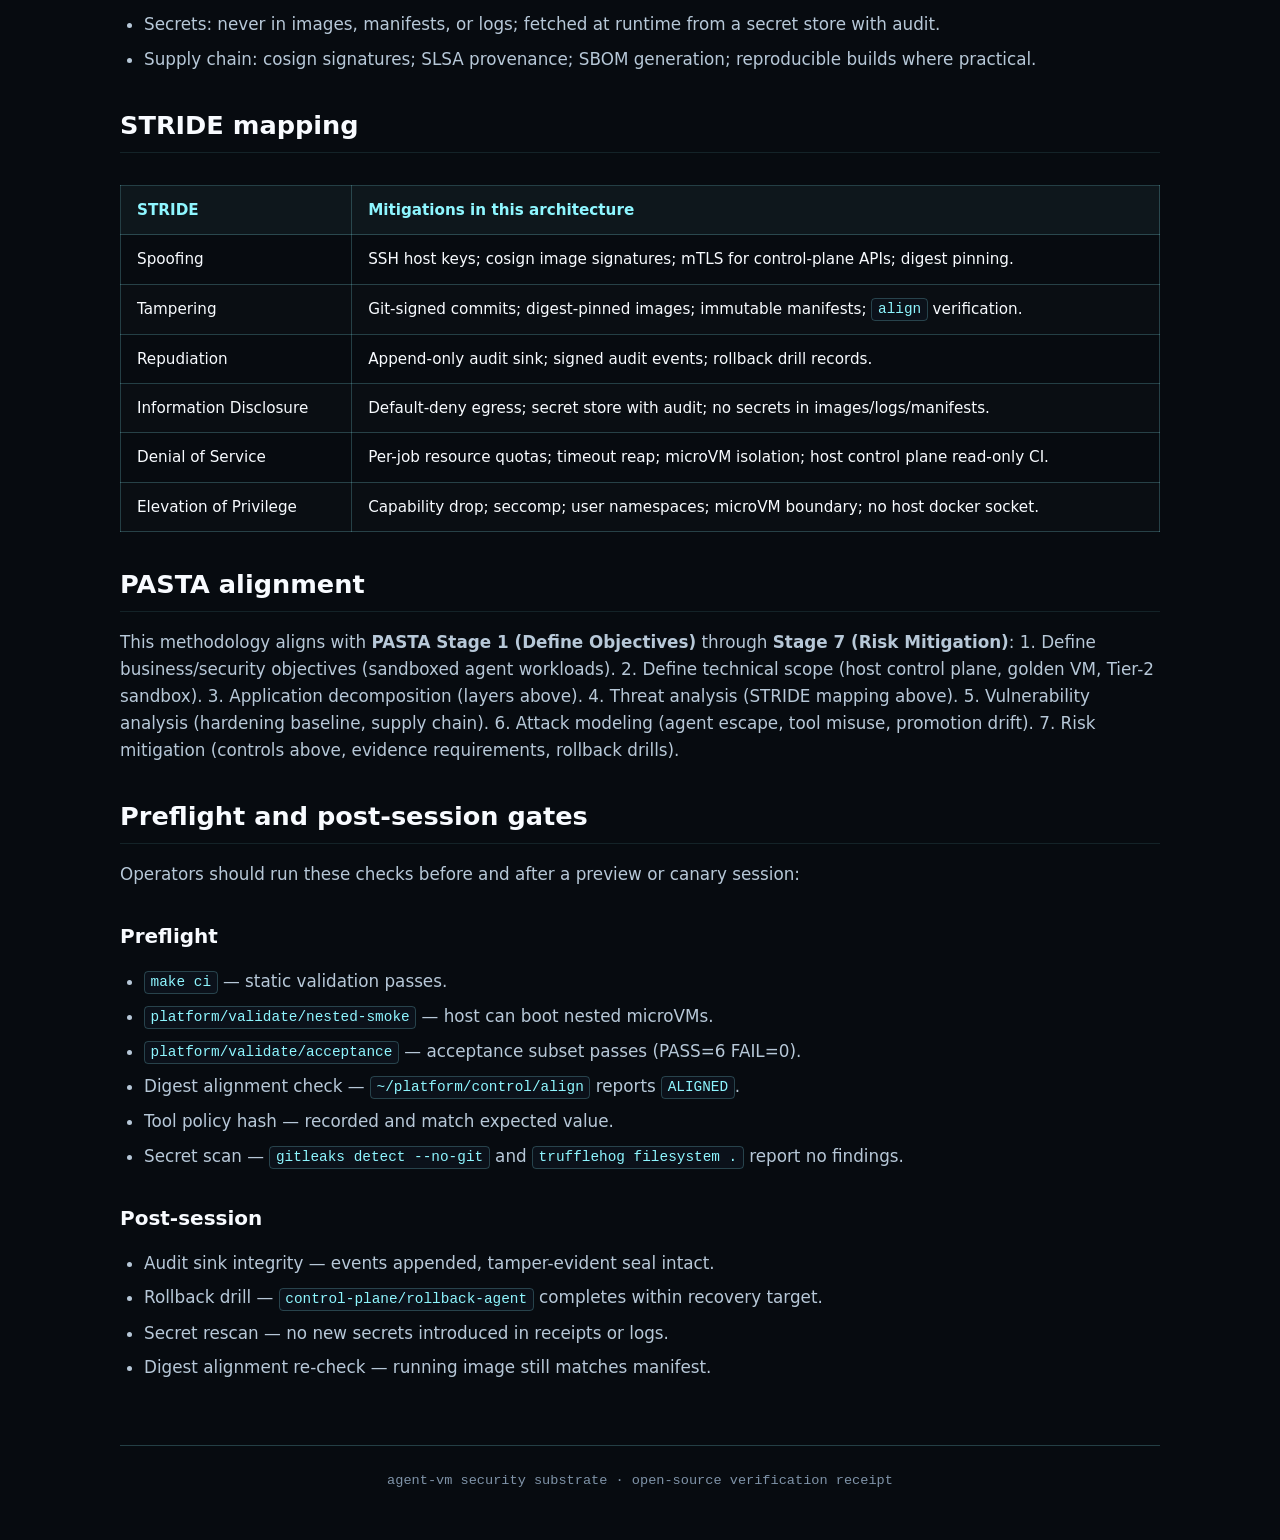
==== commit 0a19ce7b: "docs: tighten production qa evidence" ====
--- a/site/docs/security-methodology.html
+++ b/site/docs/security-methodology.html
@@ -3,7 +3,8 @@
 <head>
   <meta charset="UTF-8">
   <meta name="viewport" content="width=device-width, initial-scale=1.0">
-  <title>spec · agent-vm specs</title>
+  <meta name="description" content="This document describes the security methodology used to design and review the reference architecture. It applies to the walking-skeleton code in platform/ and control-plane/.">
+  <title>Security methodology · agent-vm specs</title>
   <style>
     :root {
       color-scheme: dark;
@@ -297,11 +298,13 @@
 <ol>
 <li><strong>Agents as untrusted workloads</strong> — Every AI agent runs as a sandboxed workload. The platform assumes
    the agent process, its dependencies, and its tool descriptions can be subverted.</li>
-<li><strong>Default-deny at every layer</strong> — Network, filesystem, capabilities, and tool policies all default to
-   deny. Explicit allowlists with digest pinning are required for every capability.</li>
+<li><strong>Default-deny design posture</strong> — Network, filesystem, capabilities, and tool policies are specified
+   as deny-by-default controls. The walking skeleton implements selected gates and records remaining
+   production controls as evidence requirements.</li>
 <li><strong>Evidence over assertions</strong> — Security claims require receipts: command output, signatures, digests,
    audit events, or configuration state. This repository records evidence in <code>docs/evidence/</code>.</li>
-<li><strong>Dry-run by default</strong> — Mutating operations print a plan and require an explicit <code>--apply</code> flag.</li>
+<li><strong>Review before mutation</strong> — Promotion and rollback scripts are dry-run by default; lab
+   lifecycle/bootstrap/reconcile commands are mutating operations and must be reviewed before use.</li>
 <li><strong>Rollback as a first-class operation</strong> — Every promotion captures a rollback target and documents
    the rollback command.</li>
 </ol>
@@ -323,26 +326,28 @@
 <tr>
 <td>Golden VM / Tier-1</td>
 <td>Persistent agent runtime, control APIs</td>
-<td>MicroVM (Firecracker/Kata), systemd, digest-pinned images, <code>align</code> verification</td>
+<td>MicroVM-capable substrate, systemd, digest-pinned images, running-digest alignment checks</td>
 </tr>
 <tr>
 <td>Tier-2 sandbox</td>
 <td>Transient agent jobs, tool execution</td>
-<td>Kata/containerd microVM, default-deny egress, seccomp, capability drop, timeout reap</td>
+<td>Kata/containerd microVM, <code>egress.default=deny</code> jobspec gate, lab-recorded denied probes, timeout reap</td>
 </tr>
 <tr>
 <td>Tool policy</td>
 <td>Which tools an agent may invoke</td>
-<td>Explicit allowlist, risk tiers, parameter schemas, human approval gate for sensitive writes</td>
+<td>Specified production gate: explicit allowlist, risk tiers, parameter schemas, human approval gate for sensitive writes</td>
 </tr>
 <tr>
 <td>Audit sink</td>
 <td>Auth, tool, egress, alignment, rollback events</td>
-<td>Structured JSON lines, tamper-evident storage, retention policy</td>
+<td>Specified production gate: structured events, tamper-evident storage, retention policy</td>
 </tr>
 </tbody>
 </table>
-<h2 id="hardening-baseline">Hardening baseline</h2>
+<h2 id="target-hardening-baseline">Target hardening baseline</h2>
+<p>This is the target posture used to review the architecture. The public walking skeleton implements a
+subset and records the remaining controls as production-readiness evidence requirements.</p>
 <ul>
 <li>Kernel: lockdown mode when available; module signing enforced.</li>
 <li>Init: minimal systemd unit set; no unnecessary services.</li>
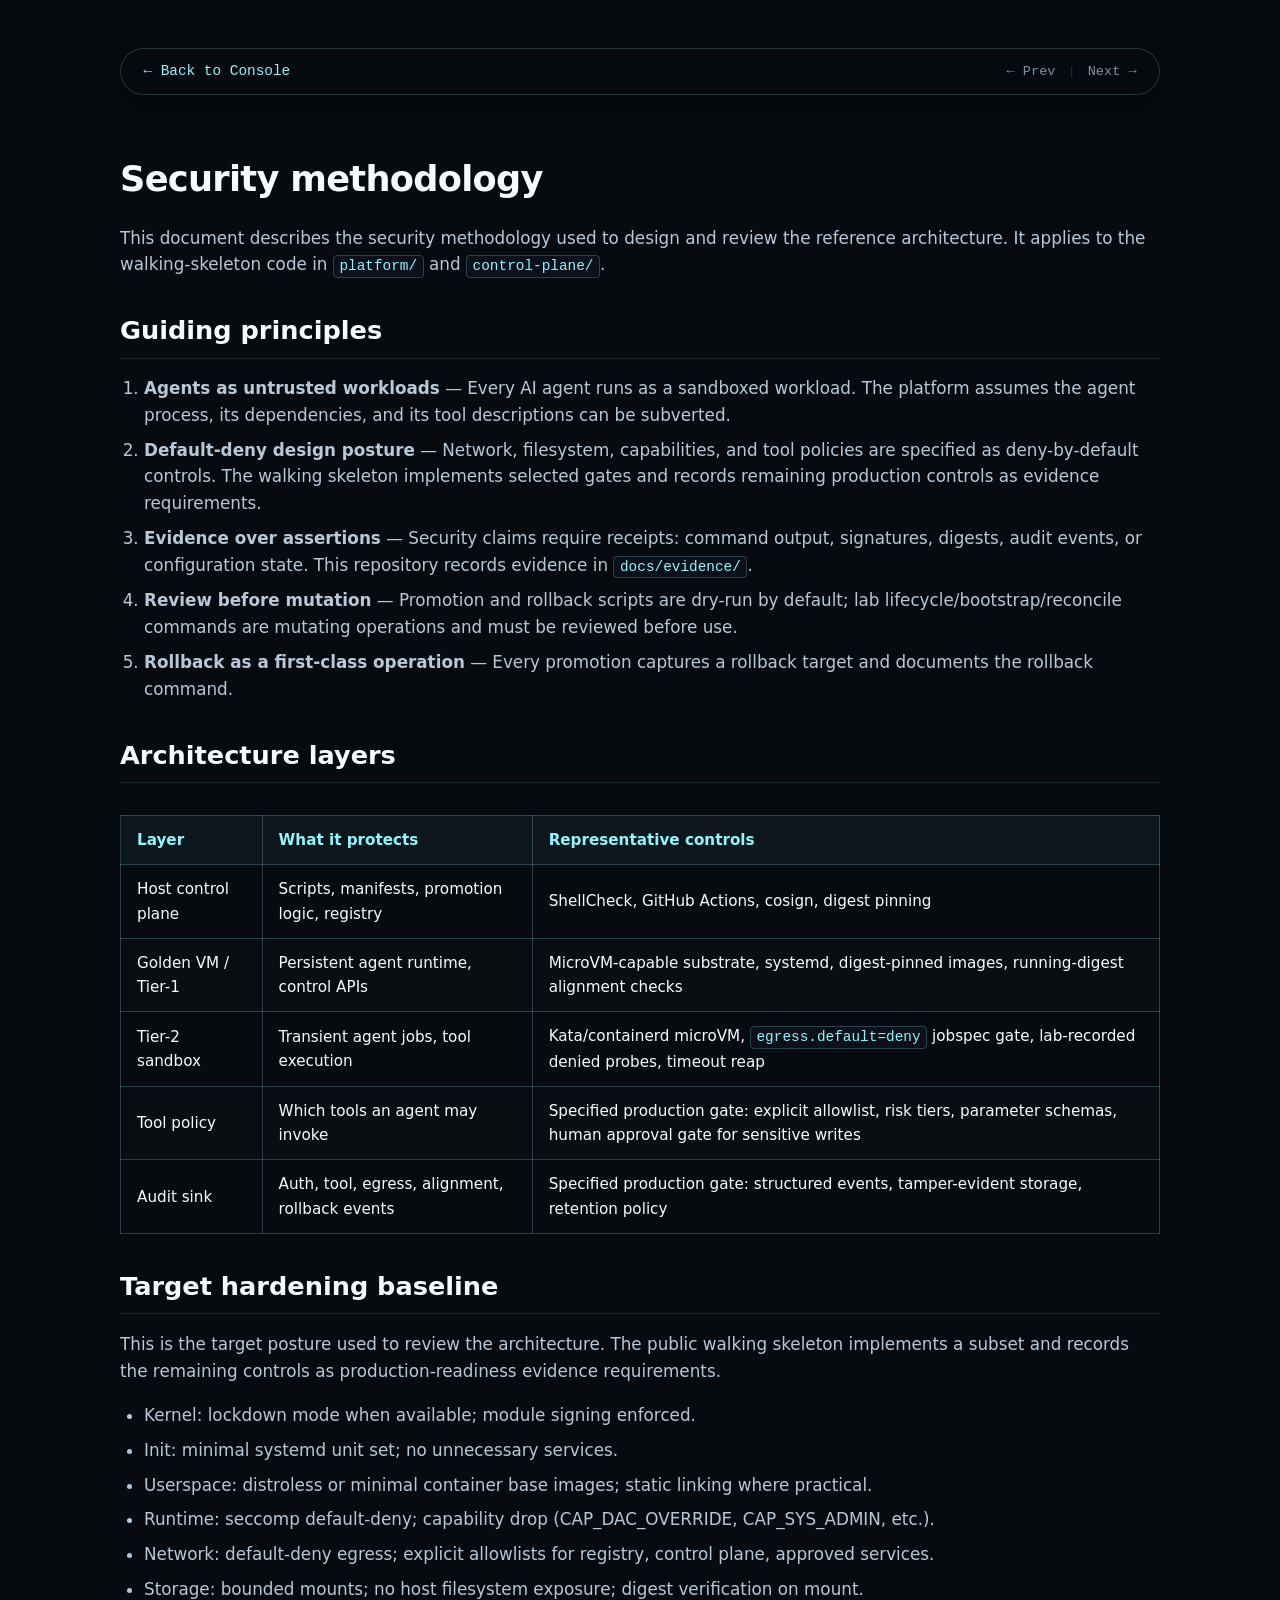
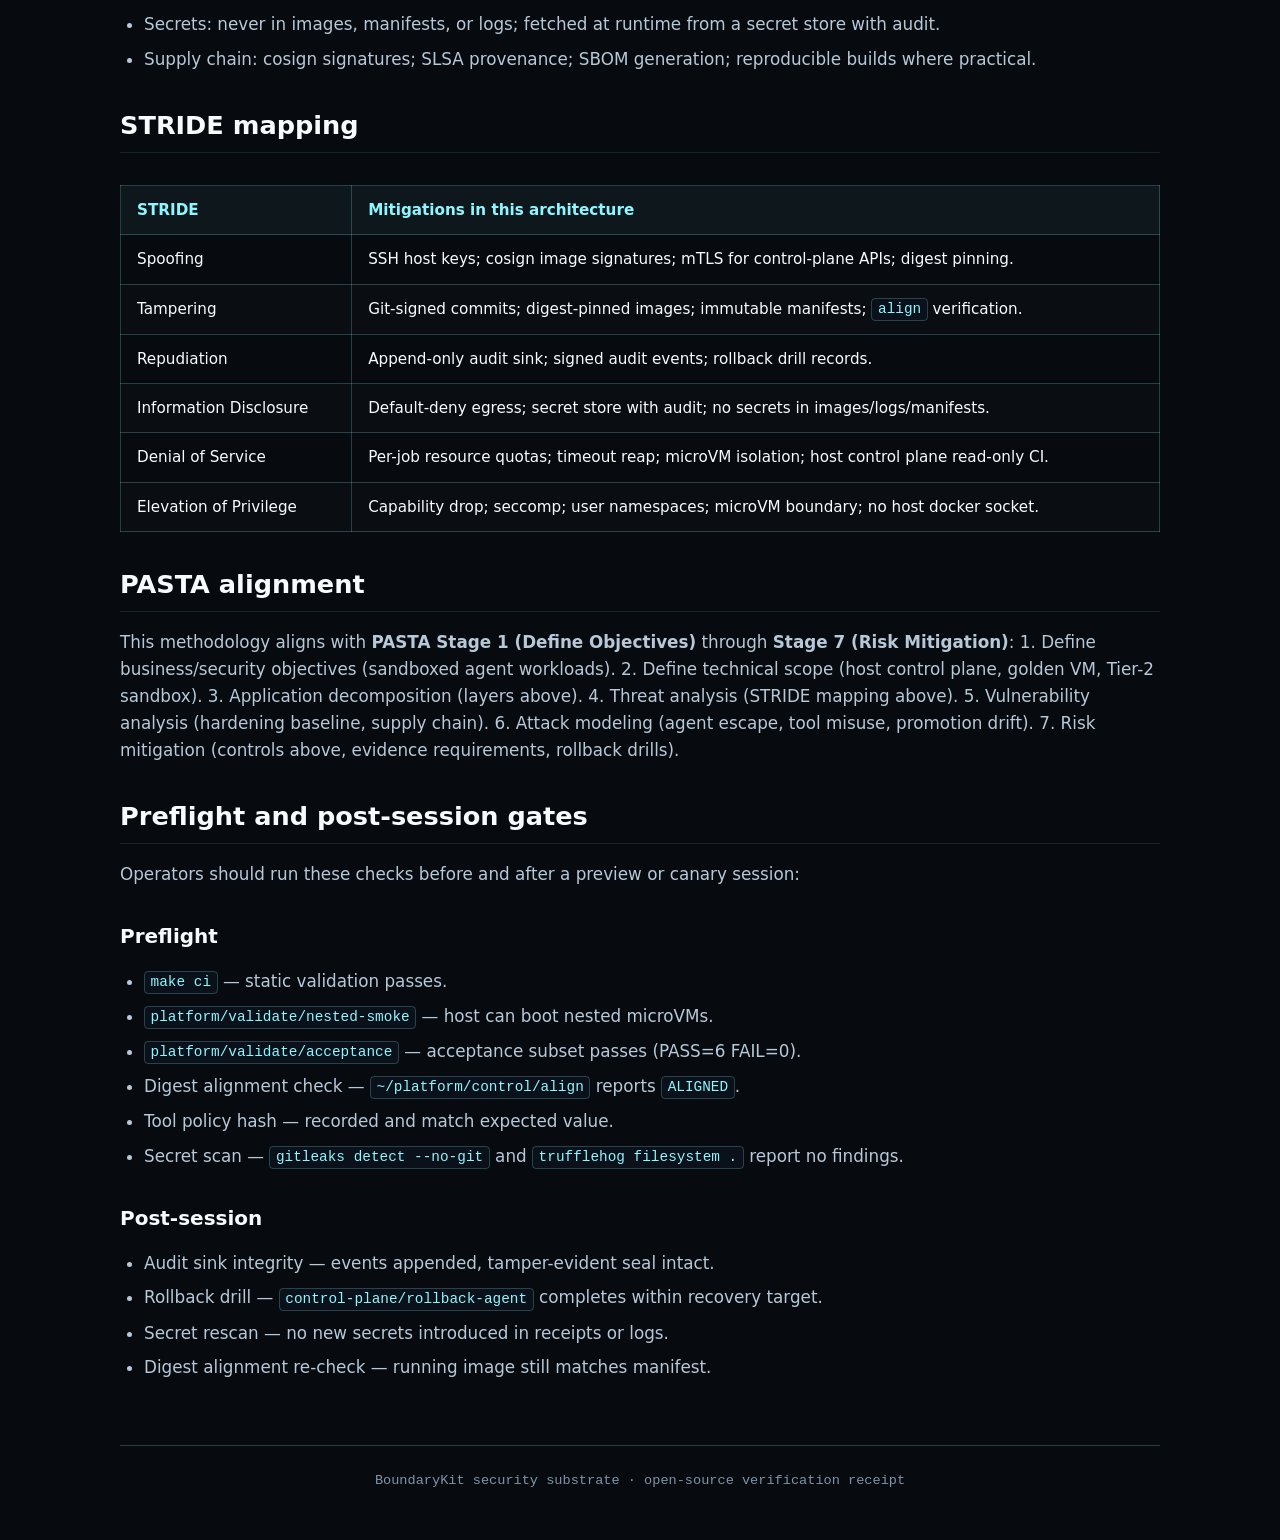
==== commit e8aacb91: "brand(docs): rebrand doc sources, builder titles, and rebuild HTML Rebrand prose brand tokens in doc" ====
--- a/site/docs/security-methodology.html
+++ b/site/docs/security-methodology.html
@@ -4,7 +4,7 @@
   <meta charset="UTF-8">
   <meta name="viewport" content="width=device-width, initial-scale=1.0">
   <meta name="description" content="This document describes the security methodology used to design and review the reference architecture. It applies to the walking-skeleton code in platform/ and control-plane/.">
-  <title>Security methodology · agent-vm specs</title>
+  <title>Security methodology · BoundaryKit specs</title>
   <style>
     :root {
       color-scheme: dark;
@@ -423,7 +423,7 @@
     </main>
 
     <footer>
-      agent-vm security substrate · open-source verification receipt
+      BoundaryKit security substrate · open-source verification receipt
     </footer>
   </div>
 </body>
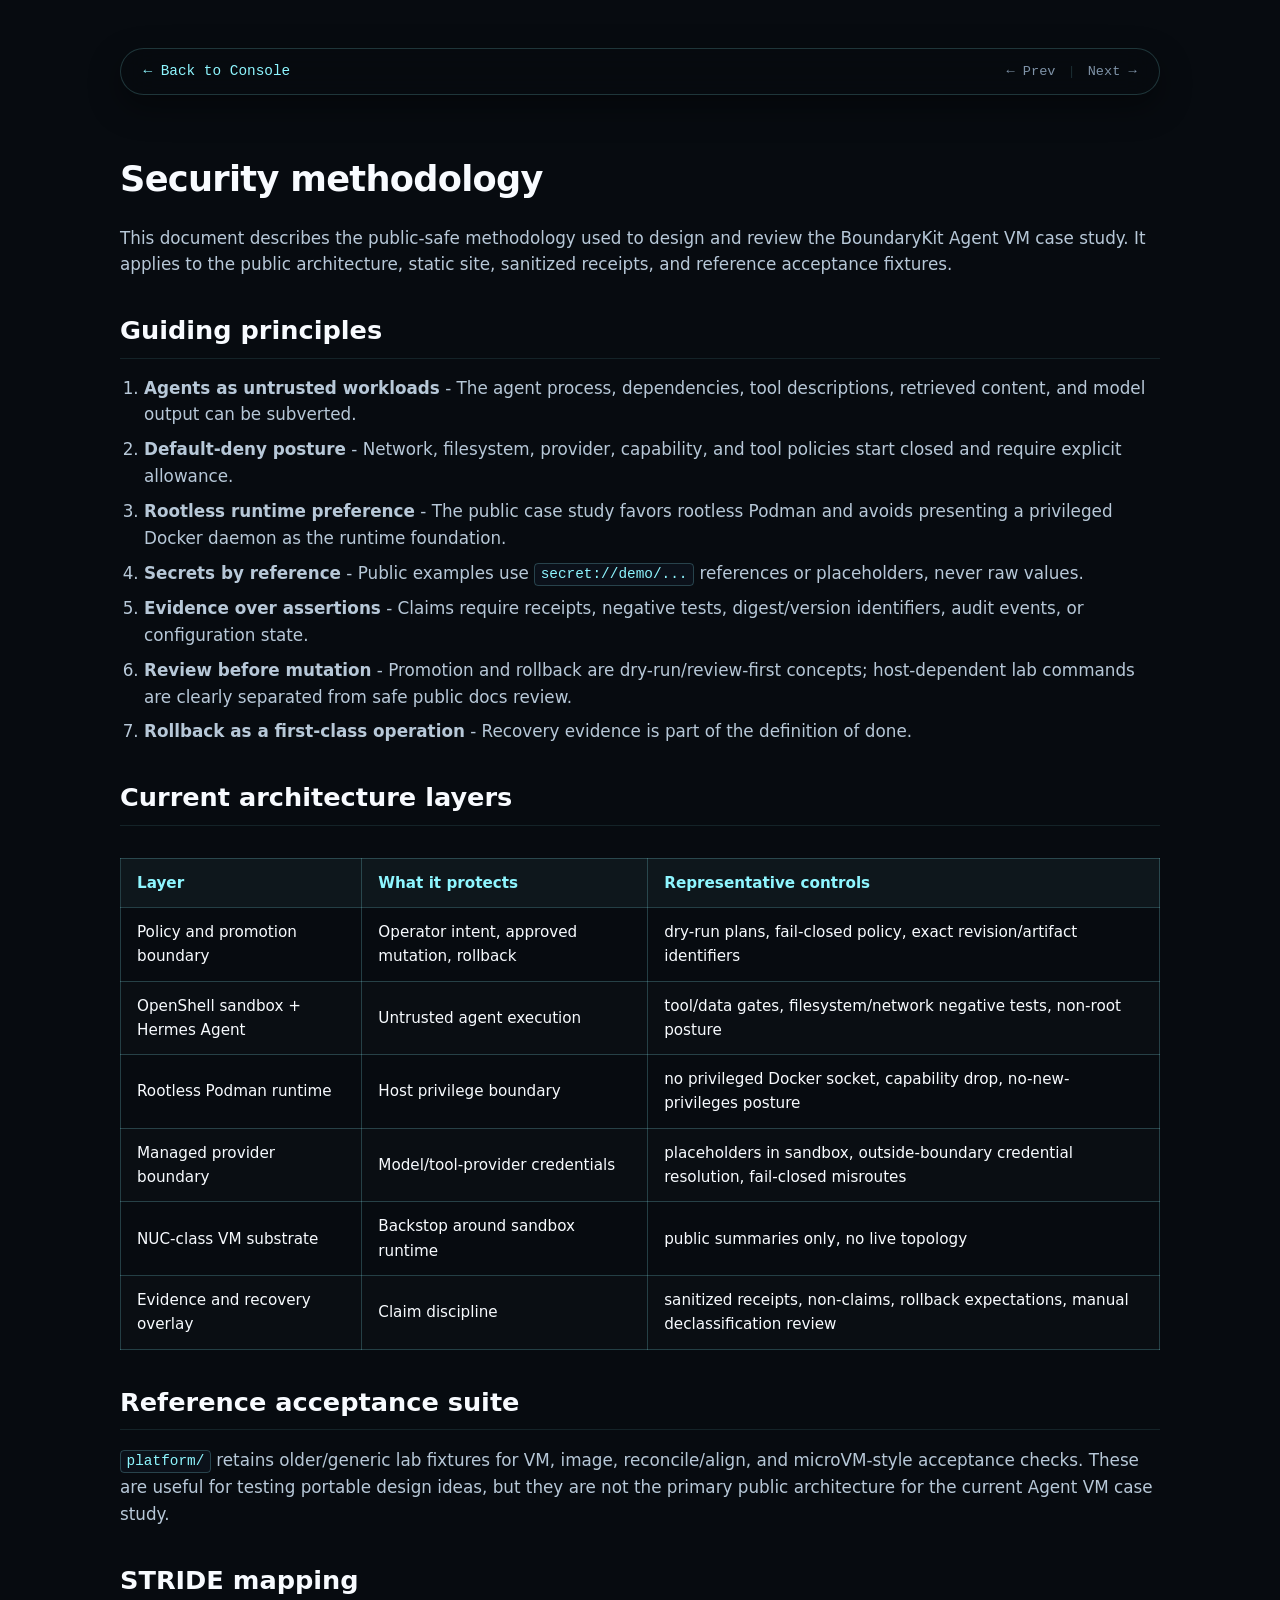
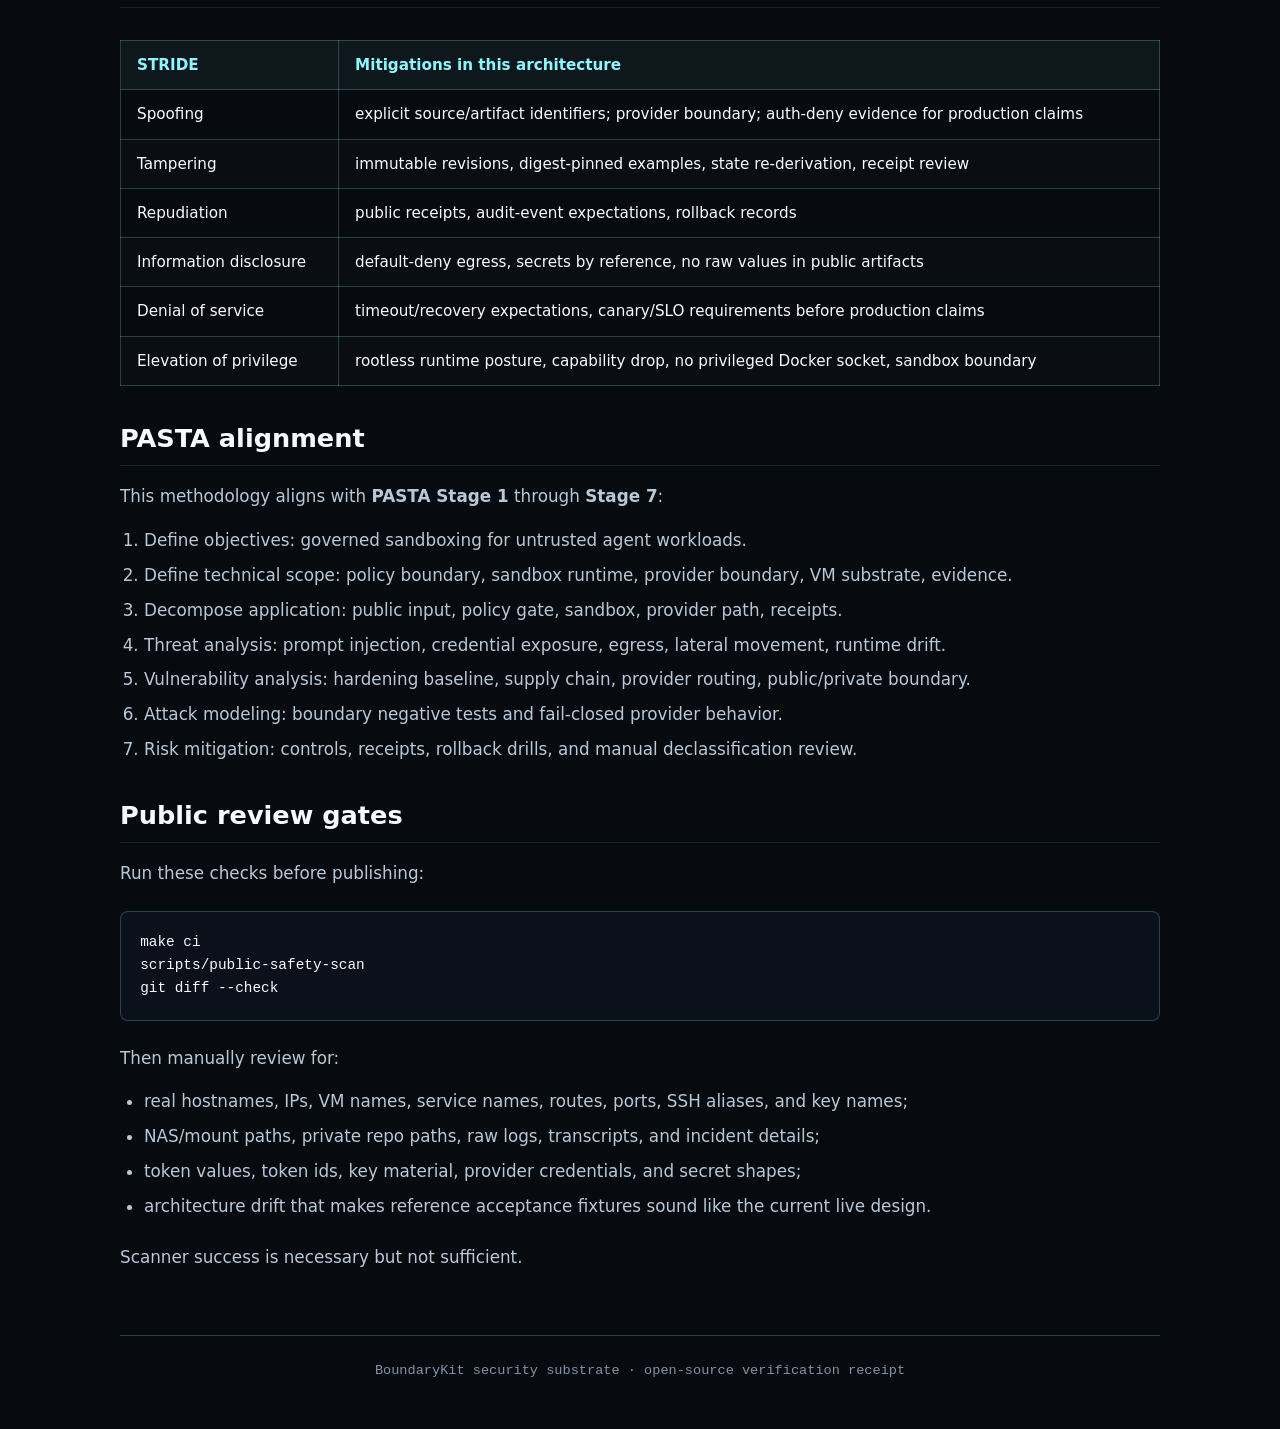
==== commit 96353170: "Canonicalize public Agent VM docs" ====
--- a/site/docs/security-methodology.html
+++ b/site/docs/security-methodology.html
@@ -3,7 +3,7 @@
 <head>
   <meta charset="UTF-8">
   <meta name="viewport" content="width=device-width, initial-scale=1.0">
-  <meta name="description" content="This document describes the security methodology used to design and review the reference architecture. It applies to the walking-skeleton code in platform/ and control-plane/.">
+  <meta name="description" content="This document describes the public-safe methodology used to design and review the BoundaryKit Agent VM case study. It applies to the public architecture, static site, sanitized...">
   <title>Security methodology · BoundaryKit specs</title>
   <style>
     :root {
@@ -292,23 +292,26 @@
     </header>
     <main>
       <h1 id="security-methodology">Security methodology</h1>
-<p>This document describes the security methodology used to design and review the reference architecture.
-It applies to the walking-skeleton code in <code>platform/</code> and <code>control-plane/</code>.</p>
+<p>This document describes the public-safe methodology used to design and review the BoundaryKit Agent VM
+case study. It applies to the public architecture, static site, sanitized receipts, and reference
+acceptance fixtures.</p>
 <h2 id="guiding-principles">Guiding principles</h2>
 <ol>
-<li><strong>Agents as untrusted workloads</strong> — Every AI agent runs as a sandboxed workload. The platform assumes
-   the agent process, its dependencies, and its tool descriptions can be subverted.</li>
-<li><strong>Default-deny design posture</strong> — Network, filesystem, capabilities, and tool policies are specified
-   as deny-by-default controls. The walking skeleton implements selected gates and records remaining
-   production controls as evidence requirements.</li>
-<li><strong>Evidence over assertions</strong> — Security claims require receipts: command output, signatures, digests,
-   audit events, or configuration state. This repository records evidence in <code>docs/evidence/</code>.</li>
-<li><strong>Review before mutation</strong> — Promotion and rollback scripts are dry-run by default; lab
-   lifecycle/bootstrap/reconcile commands are mutating operations and must be reviewed before use.</li>
-<li><strong>Rollback as a first-class operation</strong> — Every promotion captures a rollback target and documents
-   the rollback command.</li>
+<li><strong>Agents as untrusted workloads</strong> - The agent process, dependencies, tool descriptions, retrieved
+   content, and model output can be subverted.</li>
+<li><strong>Default-deny posture</strong> - Network, filesystem, provider, capability, and tool policies start
+   closed and require explicit allowance.</li>
+<li><strong>Rootless runtime preference</strong> - The public case study favors rootless Podman and avoids presenting
+   a privileged Docker daemon as the runtime foundation.</li>
+<li><strong>Secrets by reference</strong> - Public examples use <code>secret://demo/...</code> references or placeholders, never
+   raw values.</li>
+<li><strong>Evidence over assertions</strong> - Claims require receipts, negative tests, digest/version identifiers,
+   audit events, or configuration state.</li>
+<li><strong>Review before mutation</strong> - Promotion and rollback are dry-run/review-first concepts; host-dependent
+   lab commands are clearly separated from safe public docs review.</li>
+<li><strong>Rollback as a first-class operation</strong> - Recovery evidence is part of the definition of done.</li>
 </ol>
-<h2 id="architecture-layers">Architecture layers</h2>
+<h2 id="current-architecture-layers">Current architecture layers</h2>
 <table>
 <thead>
 <tr>
@@ -319,45 +322,41 @@
 </thead>
 <tbody>
 <tr>
-<td>Host control plane</td>
-<td>Scripts, manifests, promotion logic, registry</td>
-<td>ShellCheck, GitHub Actions, cosign, digest pinning</td>
-</tr>
-<tr>
-<td>Golden VM / Tier-1</td>
-<td>Persistent agent runtime, control APIs</td>
-<td>MicroVM-capable substrate, systemd, digest-pinned images, running-digest alignment checks</td>
-</tr>
-<tr>
-<td>Tier-2 sandbox</td>
-<td>Transient agent jobs, tool execution</td>
-<td>Kata/containerd microVM, <code>egress.default=deny</code> jobspec gate, lab-recorded denied probes, timeout reap</td>
-</tr>
-<tr>
-<td>Tool policy</td>
-<td>Which tools an agent may invoke</td>
-<td>Specified production gate: explicit allowlist, risk tiers, parameter schemas, human approval gate for sensitive writes</td>
-</tr>
-<tr>
-<td>Audit sink</td>
-<td>Auth, tool, egress, alignment, rollback events</td>
-<td>Specified production gate: structured events, tamper-evident storage, retention policy</td>
+<td>Policy and promotion boundary</td>
+<td>Operator intent, approved mutation, rollback</td>
+<td>dry-run plans, fail-closed policy, exact revision/artifact identifiers</td>
+</tr>
+<tr>
+<td>OpenShell sandbox + Hermes Agent</td>
+<td>Untrusted agent execution</td>
+<td>tool/data gates, filesystem/network negative tests, non-root posture</td>
+</tr>
+<tr>
+<td>Rootless Podman runtime</td>
+<td>Host privilege boundary</td>
+<td>no privileged Docker socket, capability drop, no-new-privileges posture</td>
+</tr>
+<tr>
+<td>Managed provider boundary</td>
+<td>Model/tool-provider credentials</td>
+<td>placeholders in sandbox, outside-boundary credential resolution, fail-closed misroutes</td>
+</tr>
+<tr>
+<td>NUC-class VM substrate</td>
+<td>Backstop around sandbox runtime</td>
+<td>public summaries only, no live topology</td>
+</tr>
+<tr>
+<td>Evidence and recovery overlay</td>
+<td>Claim discipline</td>
+<td>sanitized receipts, non-claims, rollback expectations, manual declassification review</td>
 </tr>
 </tbody>
 </table>
-<h2 id="target-hardening-baseline">Target hardening baseline</h2>
-<p>This is the target posture used to review the architecture. The public walking skeleton implements a
-subset and records the remaining controls as production-readiness evidence requirements.</p>
-<ul>
-<li>Kernel: lockdown mode when available; module signing enforced.</li>
-<li>Init: minimal systemd unit set; no unnecessary services.</li>
-<li>Userspace: distroless or minimal container base images; static linking where practical.</li>
-<li>Runtime: seccomp default-deny; capability drop (CAP_DAC_OVERRIDE, CAP_SYS_ADMIN, etc.).</li>
-<li>Network: default-deny egress; explicit allowlists for registry, control plane, approved services.</li>
-<li>Storage: bounded mounts; no host filesystem exposure; digest verification on mount.</li>
-<li>Secrets: never in images, manifests, or logs; fetched at runtime from a secret store with audit.</li>
-<li>Supply chain: cosign signatures; SLSA provenance; SBOM generation; reproducible builds where practical.</li>
-</ul>
+<h2 id="reference-acceptance-suite">Reference acceptance suite</h2>
+<p><code>platform/</code> retains older/generic lab fixtures for VM, image, reconcile/align, and microVM-style
+acceptance checks. These are useful for testing portable design ideas, but they are not the primary
+public architecture for the current Agent VM case study.</p>
 <h2 id="stride-mapping">STRIDE mapping</h2>
 <table>
 <thead>
@@ -369,57 +368,55 @@
 <tbody>
 <tr>
 <td>Spoofing</td>
-<td>SSH host keys; cosign image signatures; mTLS for control-plane APIs; digest pinning.</td>
+<td>explicit source/artifact identifiers; provider boundary; auth-deny evidence for production claims</td>
 </tr>
 <tr>
 <td>Tampering</td>
-<td>Git-signed commits; digest-pinned images; immutable manifests; <code>align</code> verification.</td>
+<td>immutable revisions, digest-pinned examples, state re-derivation, receipt review</td>
 </tr>
 <tr>
 <td>Repudiation</td>
-<td>Append-only audit sink; signed audit events; rollback drill records.</td>
-</tr>
-<tr>
-<td>Information Disclosure</td>
-<td>Default-deny egress; secret store with audit; no secrets in images/logs/manifests.</td>
-</tr>
-<tr>
-<td>Denial of Service</td>
-<td>Per-job resource quotas; timeout reap; microVM isolation; host control plane read-only CI.</td>
-</tr>
-<tr>
-<td>Elevation of Privilege</td>
-<td>Capability drop; seccomp; user namespaces; microVM boundary; no host docker socket.</td>
+<td>public receipts, audit-event expectations, rollback records</td>
+</tr>
+<tr>
+<td>Information disclosure</td>
+<td>default-deny egress, secrets by reference, no raw values in public artifacts</td>
+</tr>
+<tr>
+<td>Denial of service</td>
+<td>timeout/recovery expectations, canary/SLO requirements before production claims</td>
+</tr>
+<tr>
+<td>Elevation of privilege</td>
+<td>rootless runtime posture, capability drop, no privileged Docker socket, sandbox boundary</td>
 </tr>
 </tbody>
 </table>
 <h2 id="pasta-alignment">PASTA alignment</h2>
-<p>This methodology aligns with <strong>PASTA Stage 1 (Define Objectives)</strong> through <strong>Stage 7 (Risk Mitigation)</strong>:
-1. Define business/security objectives (sandboxed agent workloads).
-2. Define technical scope (host control plane, golden VM, Tier-2 sandbox).
-3. Application decomposition (layers above).
-4. Threat analysis (STRIDE mapping above).
-5. Vulnerability analysis (hardening baseline, supply chain).
-6. Attack modeling (agent escape, tool misuse, promotion drift).
-7. Risk mitigation (controls above, evidence requirements, rollback drills).</p>
-<h2 id="preflight-and-post-session-gates">Preflight and post-session gates</h2>
-<p>Operators should run these checks before and after a preview or canary session:</p>
-<h3 id="preflight">Preflight</h3>
+<p>This methodology aligns with <strong>PASTA Stage 1</strong> through <strong>Stage 7</strong>:</p>
+<ol>
+<li>Define objectives: governed sandboxing for untrusted agent workloads.</li>
+<li>Define technical scope: policy boundary, sandbox runtime, provider boundary, VM substrate, evidence.</li>
+<li>Decompose application: public input, policy gate, sandbox, provider path, receipts.</li>
+<li>Threat analysis: prompt injection, credential exposure, egress, lateral movement, runtime drift.</li>
+<li>Vulnerability analysis: hardening baseline, supply chain, provider routing, public/private boundary.</li>
+<li>Attack modeling: boundary negative tests and fail-closed provider behavior.</li>
+<li>Risk mitigation: controls, receipts, rollback drills, and manual declassification review.</li>
+</ol>
+<h2 id="public-review-gates">Public review gates</h2>
+<p>Run these checks before publishing:</p>
+<pre><code class="language-bash">make ci
+scripts/public-safety-scan
+git diff --check
+</code></pre>
+<p>Then manually review for:</p>
 <ul>
-<li><code>make ci</code> — static validation passes.</li>
-<li><code>platform/validate/nested-smoke</code> — host can boot nested microVMs.</li>
-<li><code>platform/validate/acceptance</code> — acceptance subset passes (PASS=6 FAIL=0).</li>
-<li>Digest alignment check — <code>~/platform/control/align</code> reports <code>ALIGNED</code>.</li>
-<li>Tool policy hash — recorded and match expected value.</li>
-<li>Secret scan — <code>gitleaks detect --no-git</code> and <code>trufflehog filesystem .</code> report no findings.</li>
+<li>real hostnames, IPs, VM names, service names, routes, ports, SSH aliases, and key names;</li>
+<li>NAS/mount paths, private repo paths, raw logs, transcripts, and incident details;</li>
+<li>token values, token ids, key material, provider credentials, and secret shapes;</li>
+<li>architecture drift that makes reference acceptance fixtures sound like the current live design.</li>
 </ul>
-<h3 id="post-session">Post-session</h3>
-<ul>
-<li>Audit sink integrity — events appended, tamper-evident seal intact.</li>
-<li>Rollback drill — <code>control-plane/rollback-agent</code> completes within recovery target.</li>
-<li>Secret rescan — no new secrets introduced in receipts or logs.</li>
-<li>Digest alignment re-check — running image still matches manifest.</li>
-</ul>
+<p>Scanner success is necessary but not sufficient.</p>
     </main>
 
     <footer>
